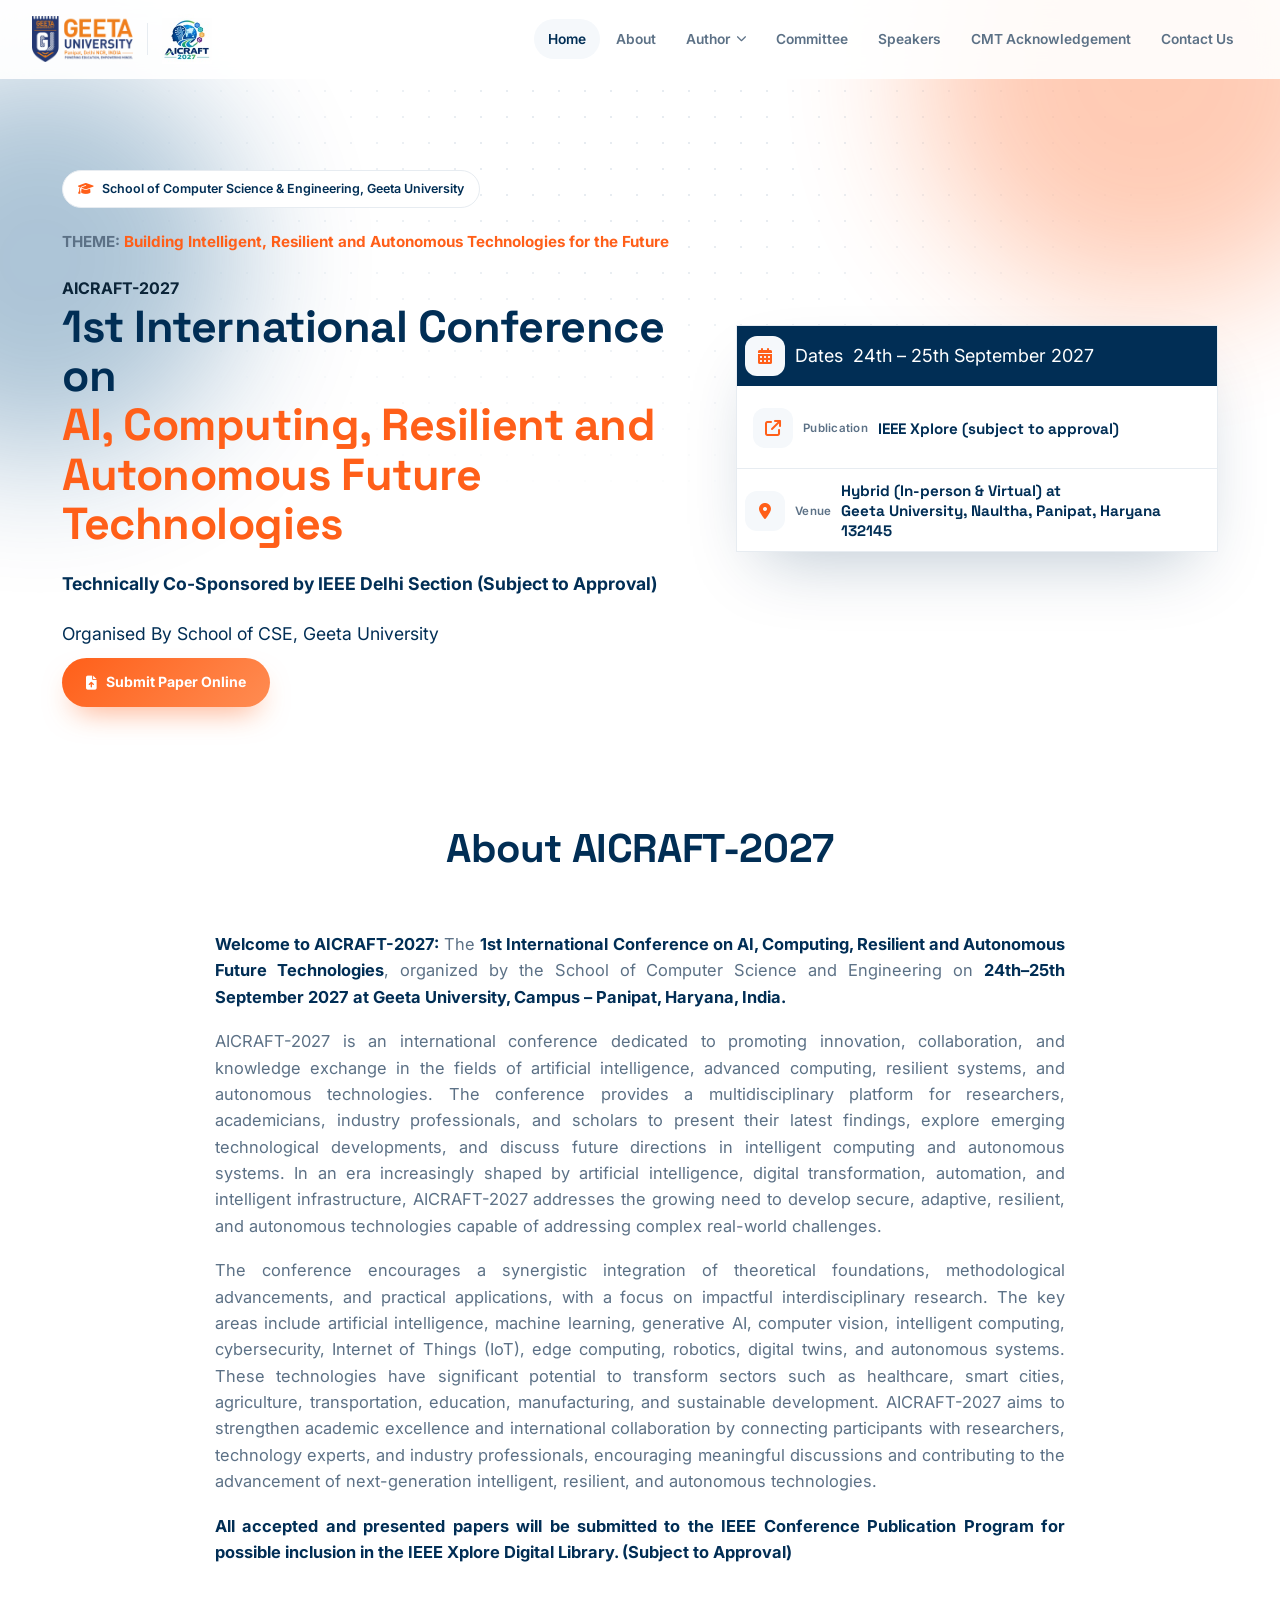
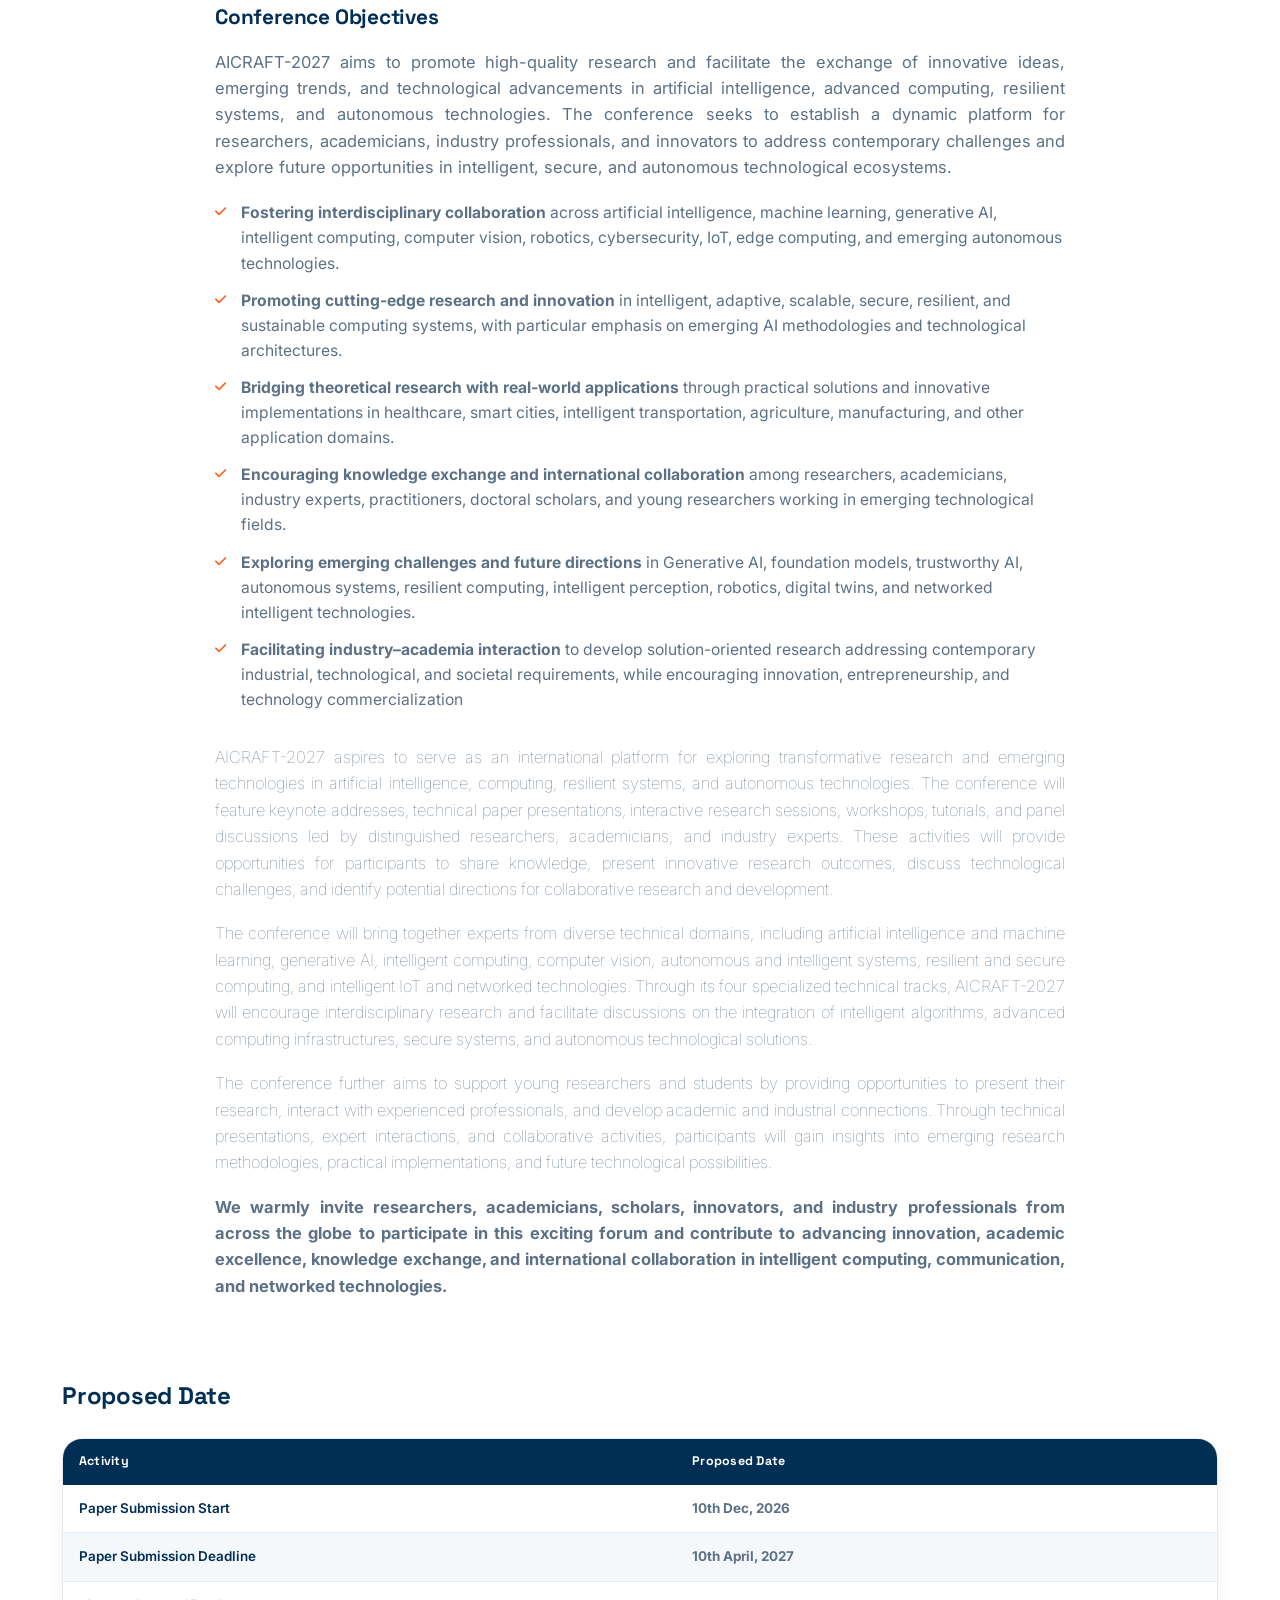
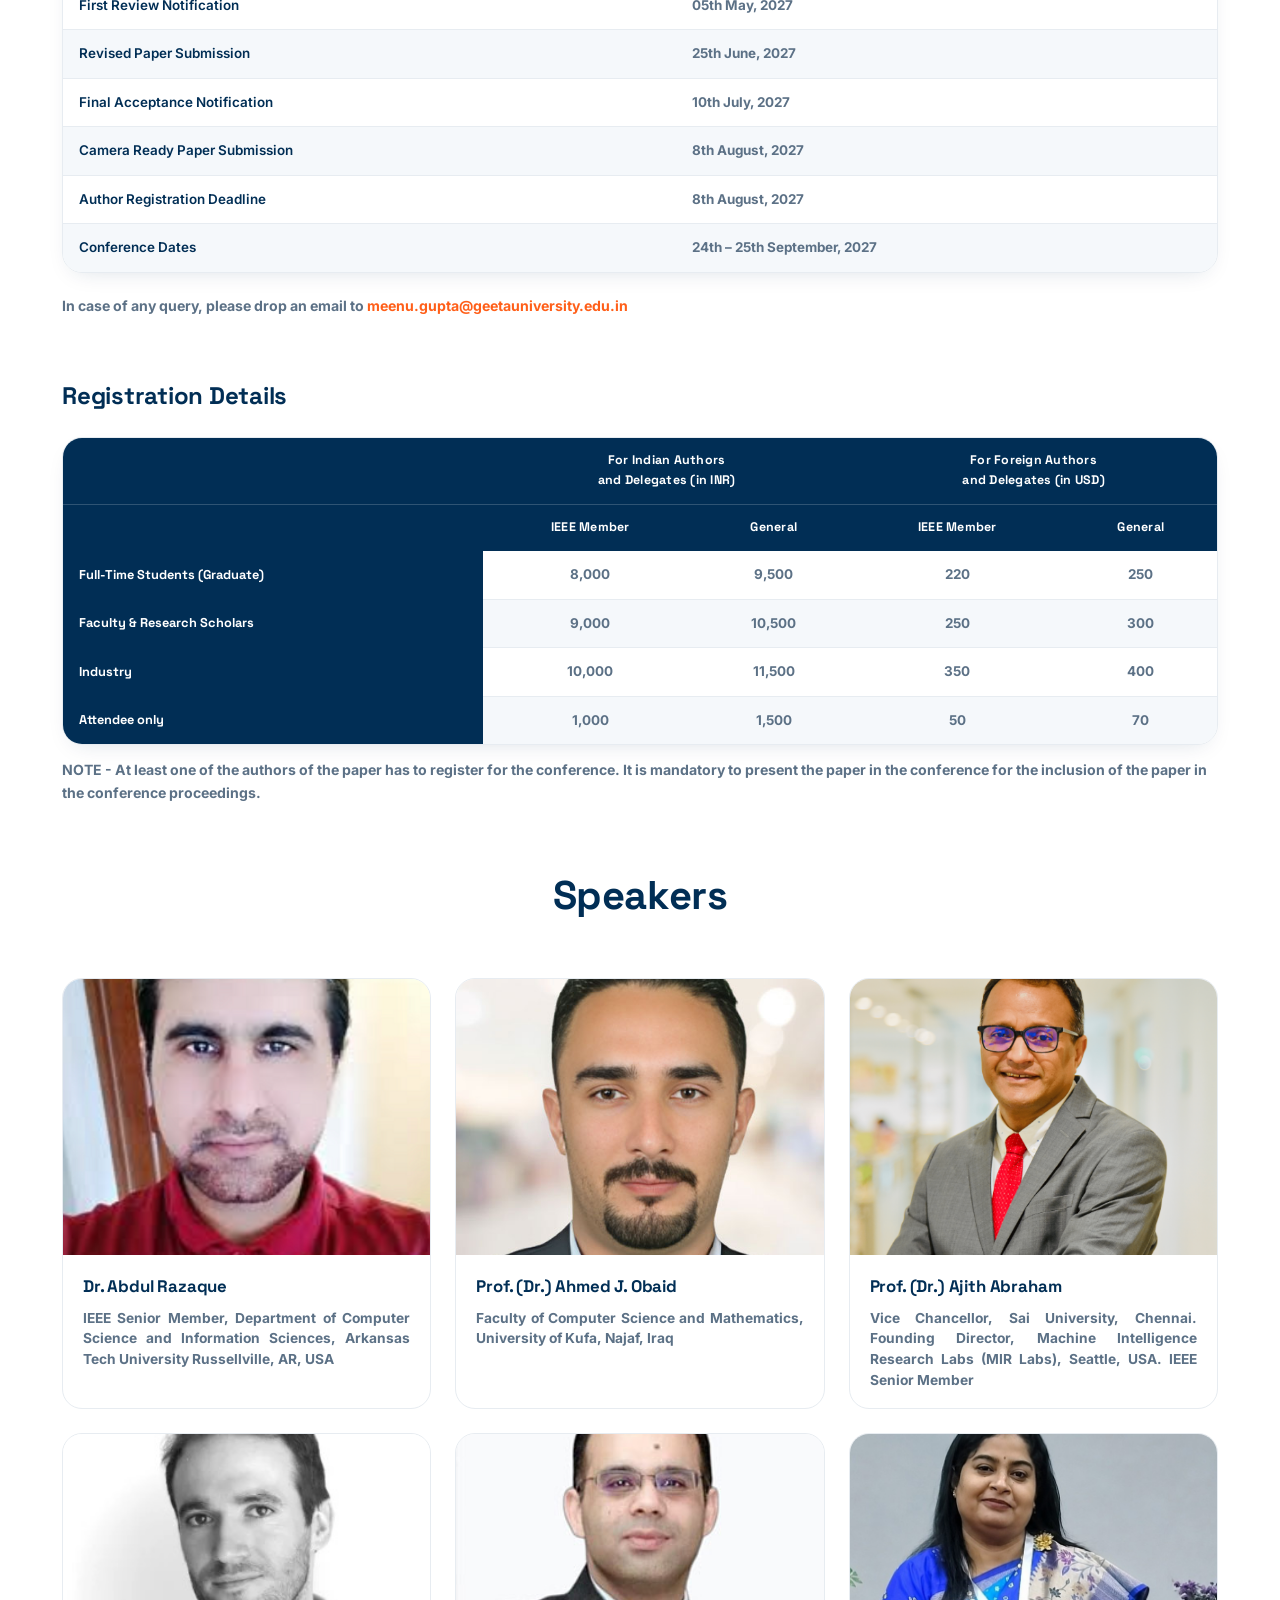
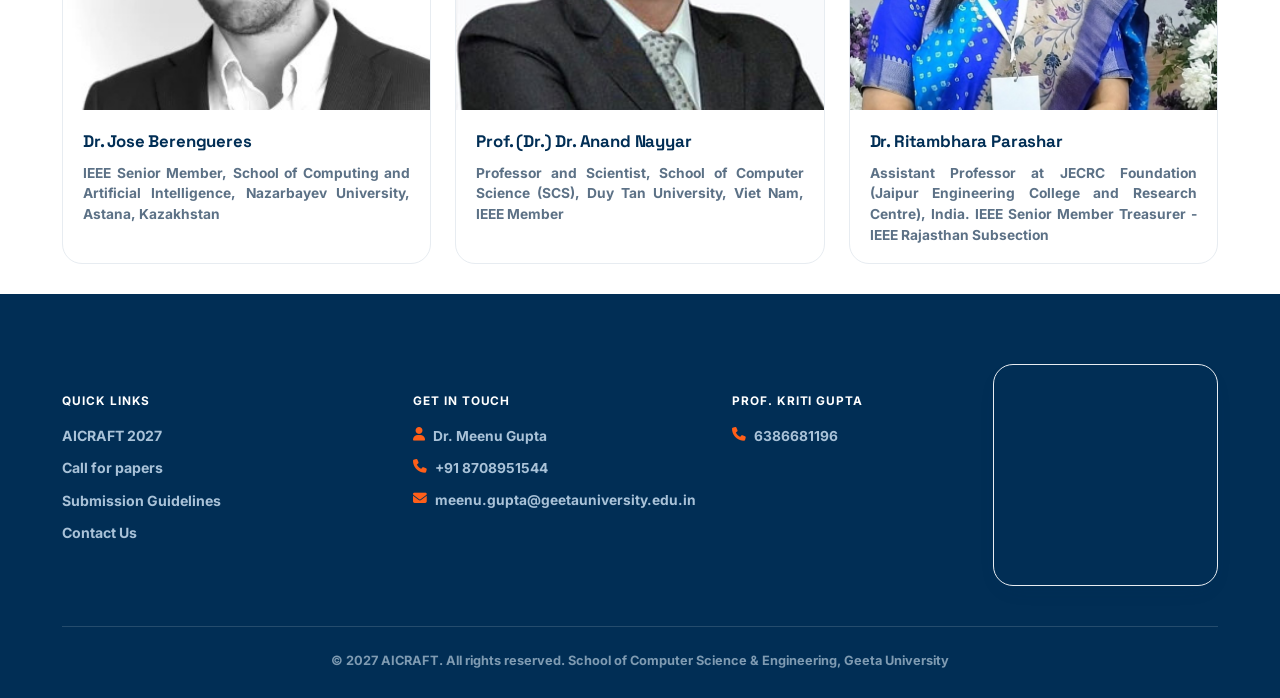
==== index.html @ d3eb07c8 "first commit" ====
<!DOCTYPE html>
<html lang="en">

<head>
  <meta charset="UTF-8">
  <meta name="viewport" content="width=device-width, initial-scale=1.0">
  <title>AICRAFT-2027 — International Conference on Computational Intelligence and Networked Systems</title>
  <link rel="icon"
    href="data:image/svg+xml,%3Csvg xmlns='http://www.w3.org/2000/svg' viewBox='0 0 100 100'%3E%3Crect width='100' height='100' rx='24' fill='%23012e55'/%3E%3Ccircle cx='50' cy='42' r='16' fill='%23ff5f19'/%3E%3Crect x='30' y='66' width='40' height='9' rx='4.5' fill='white'/%3E%3C/svg%3E">
  <link rel="preconnect" href="https://fonts.googleapis.com">
  <link rel="preconnect" href="https://fonts.gstatic.com" crossorigin>
  <link
    href="https://fonts.googleapis.com/css2?family=Space+Grotesk:wght@500;600;700&family=Inter:wght@400;500;600;700;800&display=swap"
    rel="stylesheet">
  <link rel="stylesheet" href="https://cdnjs.cloudflare.com/ajax/libs/font-awesome/6.5.1/css/all.min.css">
  <link rel="stylesheet" href="assets/css/styles.css">

  <style>
    .home-hero {
      padding: 120px 0 80px;
    }

    .home-hero h1 {
      font-size: clamp(2rem, 3.5vw, 2.8rem);
      line-height: 1.1;
      max-width: 920px;
      margin: 0 auto;
    }

    .home-hero h1 span {
      color: var(--orange);
    }

    .home-hero .lead {
      max-width: 60ch;
      margin: 22px auto 0;
      color: var(--ink-soft);
      font-size: 1.1rem;
    }

    .home-hero .theme-tag {
      max-width: 70ch;
      margin: 0 auto 22px;
      font-size: .95rem;
      font-weight: 700;
      color: var(--ink-soft);
    }

    .home-hero .theme-tag span {
      color: var(--orange);
    }

    .facts-row {
      display: grid;
      grid-template-columns: repeat(4, 1fr);
      gap: 0;
      max-width: 1000px;
      margin: 50px auto 0;
      background: var(--white);
      border: 1px solid var(--line);
      border-radius: 22px;
      box-shadow: var(--shadow-lg);
      overflow: hidden;
    }

    .facts-row .fact {
      padding: 24px 20px;
      text-align: center;
      border-right: 1px solid var(--line);
    }

    .facts-row .fact:last-child {
      border-right: none;
    }

    .facts-row .fact i {
      color: var(--orange);
      font-size: 1.2rem;
      margin-bottom: 10px;
      display: block;
    }

    .facts-row .fact .lbl {
      font-size: .68rem;
      text-transform: uppercase;
      letter-spacing: .08em;
      color: var(--ink-soft);
      font-weight: 700;
      display: block;
      margin-bottom: 4px;
    }

    .facts-row .fact .val {
      font-weight: 700;
      color: var(--navy);
      font-size: .92rem;
    }

    @media(max-width:760px) {
      .facts-row {
        grid-template-columns: repeat(2, 1fr);
      }
    }
  </style>
</head>

<body>

  <nav class="nav" id="nav">
    <a href="index.html" class="brand">
      <img src="assets/img/geeta-university-logo.png" alt="Geeta University">
      <div class="brand-sep"></div>
      <img src="assets/img/aicraft-logo.jpeg" alt="AICRAFT-2027" style="height:50px;">
    </a>
    <ul class="nav-links" id="navLinks">
      <li><a href="index.html" class="active">Home</a></li>
      <li><a href="index.html#about">About</a></li>
      <li class="has-dropdown">
        <button class="nav-drop-btn">Author <i class="fa-solid fa-chevron-down"></i></button>
        <div class="dropdown-menu">
          <a href="call-for-papers.html"><i class="fa-solid fa-bullhorn"></i>Call for Papers</a>
          <a href="paper-submission-guidelines.html"><i class="fa-solid fa-file-arrow-up"></i>Paper Submission
            Guidelines</a>

          <a href="index.html#important-dates"><i class="fa-solid fa-calendar-days"></i>Proposed Date</a>
          <a href="camera_ready_submission.html"><i class="fa-solid fa-bullhorn"></i>Camera ready submission</a>
          <a href="index.html#registration-dates"><i class="fa-solid fa-user-check"></i>Registration Details</a>
        </div>
      </li>
      <li><a href="committee.html">Committee</a></li>
      <li><a href="index.html#speakers">Speakers</a></li>
      <li><a href="cmt-acknowledgement.html">CMT Acknowledgement</a></li>
      <li><a href="contact.html">Contact Us</a></li>
    </ul>
    <!-- MOBILE MENU OPEN BUTTON -->
    <button class="burger" id="burger" aria-label="Open menu">
      <i class="fa-solid fa-bars"></i>
    </button>

  </nav>

  <div class="mobile-menu" id="mobileMenu">
    <div class="mobile-menu-top">
      <div class="brand"><img src="assets/img/aicraft-logo.jpeg" alt="AICRAFT-2027" style="height:50px;"></div>
      <button class="burger" id="closeBurger"><i class="fa-solid fa-xmark"></i></button>
    </div>
    <a href="index.html">Home</a>
    <a href="index.html#about">About</a>
    <div class="mobile-drop">
      <a href="javascript:void(0)" class="mobile-toggle">Author <i
          class="fa-solid fa-chevron-down mobile-toggle-caret"></i></a>
      <div class="mobile-sub">
        <a href="call-for-papers.html">Call for Papers</a>
        <a href="paper-submission-guidelines.html">Paper Submission Guidelines</a>

        <a href="index.html#important-dates">Proposed Date</a>
        <a href="camera_ready_submission.html">Camera ready submission</a>
        <a href="index.html#registration-dates">Registration Details</a>
      </div>
    </div>
    <a href="committee.html">Committee</a>
    <a href="index.html#speakers">Speakers</a>
    <a href="cmt-acknowledgement.html">CMT Acknowledgement</a>
    <a href="contact.html">Contact Us</a>
  </div>

  <main>
    <section class="page-hero home-hero">
      <div class="dotgrid"></div>
      <div class="blob blob1"></div>
      <div class="blob blob2"></div>
      <div class="wrap hero-grid">

        <div class="hero-col hero-text">
          <div class="hero-badges reveal">
            <span class="pill"><i class="fa-solid fa-graduation-cap"></i>School of Computer Science &amp; Engineering,
              Geeta University</span>
          </div>
          <p class="theme-tag reveal" style="text-align: left !important;">THEME: <span>Building Intelligent, Resilient
              and Autonomous Technologies for the Future</span></p>
          <span class="reveal"><strong>AICRAFT-2027</strong></span>
          <h1 class="reveal">1st International Conference on<br><span>AI, Computing, Resilient and Autonomous Future
              Technologies</span></h1>

          <h5 class="lead reveal" style="color: var(--navy);">Technically Co-Sponsored by IEEE Delhi Section (Subject to Approval)
          </h5>
          <p class="lead reveal" style="color: var(--navy);">Organised By
            School of CSE, Geeta University</p>

          <div class="btn-row reveal" style="margin-top: 10px;">
            <a class="btn btn-primary" href="https://cmt3.research.microsoft.com/aicraft2027"><i
                class="fa-solid fa-file-arrow-up"></i>Submit Paper Online</a>
          </div>
        </div>

        <div class="hero-col hero-facts-card reveal">

          <div class="fact" style="background-color: var(--navy);"><i class="fa-solid fa-calendar-days"></i><span
              class="" style="color: var(--white);">Dates</span><span class="" style="color: var(--white);">24th – 25th
              September 2027</span></div>

          <div class="factM">
            <div class="fact">
              <i class="fa-solid fa-arrow-up-right-from-square"></i><span class="lbl">Publication</span><span
                class="val">IEEE Xplore (subject to approval)</span>
            </div>
          </div>

          <div class="fact">
            <i class="fa-solid fa-location-dot"></i>
            <span class="lbl">Venue</span><span class="val">Hybrid (In-person & Virtual) at <br> Geeta University,
              Naultha, Panipat, Haryana
              132145</span>
          </div>

        </div>

      </div>
    </section>

    <section class="sect" id="about">
      <div class="wrap">
        <div class="sect-head reveal">
          <h2>About AICRAFT-2027</h2>
        </div>
        <div class="prose reveal">
          <p><b>Welcome to AICRAFT-2027:</b> The <b>1st International Conference on AI, Computing, Resilient and
              Autonomous
              Future Technologies</b>, organized by the School of Computer Science and Engineering on <b> 24th–25th
              September 2027
              at Geeta University, Campus – Panipat, Haryana, India.</b></p>
          <p>
            AICRAFT-2027 is an international conference dedicated to promoting innovation, collaboration, and knowledge
            exchange in the fields of artificial intelligence, advanced computing, resilient systems, and autonomous
            technologies. The conference provides a multidisciplinary platform for researchers, academicians, industry
            professionals, and scholars to present their latest findings, explore emerging technological developments,
            and discuss future directions in intelligent computing and autonomous systems. In an era increasingly shaped
            by artificial intelligence, digital transformation, automation, and intelligent infrastructure, AICRAFT-2027
            addresses the growing need to develop secure, adaptive, resilient, and autonomous technologies capable of
            addressing complex real-world challenges.</p>

          <p>The conference encourages a synergistic integration of theoretical foundations, methodological
            advancements, and practical applications, with a focus on impactful interdisciplinary research. The key
            areas include artificial intelligence, machine learning, generative AI, computer vision, intelligent
            computing, cybersecurity, Internet of Things (IoT), edge computing, robotics, digital twins, and autonomous
            systems. These technologies have significant potential to transform sectors such as healthcare, smart
            cities, agriculture, transportation, education, manufacturing, and sustainable development. AICRAFT-2027
            aims to strengthen academic excellence and international collaboration by connecting participants with
            researchers, technology experts, and industry professionals, encouraging meaningful discussions and
            contributing to the advancement of next-generation intelligent, resilient, and autonomous technologies.
          </p>

          <p><b>All accepted and presented papers will be submitted to the IEEE Conference Publication Program for
              possible inclusion in the IEEE Xplore Digital Library. (Subject to Approval)</b></p>

          <h3>Conference Objectives</h3>
          <p>AICRAFT-2027 aims to promote high-quality research and facilitate the exchange of innovative ideas,
            emerging trends, and technological advancements in artificial intelligence, advanced computing, resilient
            systems, and autonomous technologies. The conference seeks to establish a dynamic platform for researchers,
            academicians, industry professionals, and innovators to address contemporary challenges and explore future
            opportunities in intelligent, secure, and autonomous technological ecosystems.
          </p>
          <!-- <p>The key objectives of the conference include:</p> -->
          <ul>
            <li><b>Fostering interdisciplinary collaboration</b> across artificial intelligence, machine learning,
              generative AI, intelligent computing, computer vision, robotics, cybersecurity, IoT, edge computing, and
              emerging autonomous technologies. </li>
            <li><b>Promoting cutting-edge research and innovation</b> in intelligent, adaptive, scalable, secure,
              resilient, and sustainable computing systems, with particular emphasis on emerging AI methodologies and
              technological architectures. </li>
            <li><b>Bridging theoretical research with real-world applications</b> through practical solutions and
              innovative implementations in healthcare, smart cities, intelligent transportation, agriculture,
              manufacturing, and other application domains. </li>
            <li><b>Encouraging knowledge exchange and international collaboration</b> among researchers, academicians,
              industry experts, practitioners, doctoral scholars, and young researchers working in emerging
              technological fields. </li>
            <li><b>Exploring emerging challenges and future directions</b> in Generative AI, foundation models,
              trustworthy AI, autonomous systems, resilient computing, intelligent perception, robotics, digital twins,
              and networked intelligent technologies. </li>
            <li><b>Facilitating industry–academia interaction</b> to develop solution-oriented research addressing
              contemporary industrial, technological, and societal requirements, while encouraging innovation,
              entrepreneurship, and technology commercialization<b></li>
          </ul>

          <p style="font-weight: 100;">AICRAFT-2027 aspires to serve as an international platform for exploring transformative research and
            emerging technologies in artificial intelligence, computing, resilient systems, and autonomous technologies.
            The conference will feature keynote addresses, technical paper presentations, interactive research sessions,
            workshops, tutorials, and panel discussions led by distinguished researchers, academicians, and industry
            experts. These activities will provide opportunities for participants to share knowledge, present innovative
            research outcomes, discuss technological challenges, and identify potential directions for collaborative
            research and development.</p>

          <p style="font-weight: 100;">The conference will bring together experts from diverse technical domains, including artificial
            intelligence and machine learning, generative AI, intelligent computing, computer vision, autonomous and
            intelligent systems, resilient and secure computing, and intelligent IoT and networked technologies. Through
            its four specialized technical tracks, AICRAFT-2027 will encourage interdisciplinary research and facilitate
            discussions on the integration of intelligent algorithms, advanced computing infrastructures, secure
            systems, and autonomous technological solutions.</p>

          <p style="font-weight: 100;">The conference further aims to support young researchers and students by providing opportunities to present
            their research, interact with experienced professionals, and develop academic and industrial connections.
            Through technical presentations, expert interactions, and collaborative activities, participants will gain
            insights into emerging research methodologies, practical implementations, and future technological
            possibilities.</p>

          <p>We warmly invite researchers, academicians, scholars, innovators, and industry professionals from across
            the globe to participate in this exciting forum and contribute to advancing innovation, academic excellence,
            knowledge exchange, and international collaboration in intelligent computing, communication, and networked
            technologies.</p>
        </div>
      </div>
    </section>

    <section class="sect">
      <div class="wrap">
        <div class="reg-dates-stack">
          <!-- Important Dates -->
          <div class="reg-block reveal" id="important-dates">
            <h2 style="margin-bottom:22px;">Proposed Date</h2>
            <div class="reg-table-scroll">
              <table class="dates-table">
                <thead>
                  <tr>
                    <th>Activity</th>
                    <th>Proposed Date</th>
                  </tr>
                </thead>
                <tbody>
                  <tr>
                    <td>Paper Submission Start</td>
                    <td>10th Dec, 2026</td>
                  </tr>
                  <tr>
                    <td>Paper Submission Deadline</td>
                    <td>10th April, 2027</td>
                  </tr>
                  <tr>
                    <td>First Review Notification</td>
                    <td>05th May, 2027</td>
                  </tr>
                  <tr>
                    <td>Revised Paper Submission</td>
                    <td>25th June, 2027</td>
                  </tr>
                  <tr>
                    <td>Final Acceptance Notification</td>
                    <td>10th July, 2027</td>
                  </tr>
                  <tr>
                    <td>Camera Ready Paper Submission</td>
                    <td>8th August, 2027</td>
                  </tr>
                  <tr>
                    <td>Author Registration Deadline</td>
                    <td>8th August, 2027</td>
                  </tr>
                  <tr>
                    <td>Conference Dates</td>
                    <td><b>24th – 25th September, 2027</b></td>
                  </tr>
                </tbody>
              </table>
            </div>
            <p class="reg-note" style="margin-top:22px;">In case of any query, please drop an email to
              <a href="mailto:iccins@geetauniversity.edu.in"
                style="color:var(--orange); font-weight:700;">meenu.gupta@geetauniversity.edu.in</a>
            </p>
          </div>

          <!-- Registration Details -->
          <div class="reg-block reveal" id="registration-dates">
            <h2 style="margin-bottom:22px;">Registration Details</h2>
            <div class="reg-table-scroll">
              <table class="reg-table">
                <thead>
                  <tr>
                    <th></th>
                    <th colspan="2">For Indian Authors<br>and Delegates (in INR)</th>
                    <th colspan="2">For Foreign Authors<br>and Delegates (in USD)</th>
                  </tr>
                  <tr>
                    <th></th>
                    <th>IEEE Member</th>

                    <th>General</th>
                    <th>IEEE Member</th>

                    <th>General</th>
                  </tr>
                </thead>
                <tbody>
                  <tr>
                    <th scope="row">Full-Time Students (Graduate)</th>
                    <td><b>8,000</b></td>

                    <td><b>9,500</b></td>
                    <td><b>220</b></td>

                    <td><b>250</b></td>
                  </tr>
                  <tr>
                    <th scope="row">Faculty &amp; Research Scholars</th>
                    <td><b>9,000</b></td>

                    <td><b>10,500</b></td>
                    <td><b>250</b></td>

                    <td><b>300</b></td>
                  </tr>
                  <tr>
                    <th scope="row">Industry</th>
                    <td><b>10,000</b></td>

                    <td><b>11,500</b></td>
                    <td><b>350</b></td>

                    <td><b>400</b></td>
                  </tr>
                  <tr>
                    <th scope="row">Attendee only</th>
                    <td>1,000</td>

                    <td>1,500</td>
                    <td>50</td>

                    <td>70</td>
                  </tr>
                </tbody>
              </table>
            </div>

            <p class="reg-note">NOTE - At least one of the authors of the paper has to register for the conference. It
              is
              mandatory to present the paper in the conference for the inclusion of the paper in the conference
              proceedings.</p>
          </div>
        </div>
      </div>
    </section>

    <section class="sect" id="speakers">
      <div class="wrap">
        <div class="sect-head reveal">
          <h2>Speakers</h2>
        </div>
        <div class="fig-grid reveal" id="speakerGrid"></div>
      </div>
    </section>

    <footer>
      <div class="wrap">
        <div class="foot-grid">
          <div class="fcol">
            <h6>Quick Links</h6>
            <a href="index.html#about">AICRAFT 2027</a>
            <a href="call-for-papers.html">Call for papers</a>
            <a href="paper-submission-guidelines.html">Submission Guidelines</a>
            <a href="contact.html">Contact Us</a>
          </div>
          <div class="fcol">
            <h6>Get In Touch</h6>
            <div class="contact-line"><i class="fa-solid fa-user"></i><span>Dr. Meenu Gupta</span></div>
            <div class="contact-line"><i class="fa-solid fa-phone"></i><span>+91 8708951544</span></div>
            <div class="contact-line"><i
                class="fa-solid fa-envelope"></i><span>meenu.gupta@geetauniversity.edu.in</span></div>
          </div>
          <div class="fcol">
            <h6>Prof. Kriti Gupta</h6>
            <div class="contact-line"><i class="fa-solid fa-phone"></i><span>6386681196</span></div>
          </div>
          <div class="fcol">
            <div class="map-frame-footer">
              <iframe src="https://www.google.com/maps?q=Geeta+University+Panipat&output=embed" loading="lazy"
                referrerpolicy="no-referrer-when-downgrade" title="Geeta University, Panipat location"></iframe>
            </div>
          </div>
        </div>
        <div class="fbar">
          <span>© 2027 AICRAFT. All rights reserved. School of Computer Science &amp; Engineering, Geeta
            University</span>
        </div>
      </div>
    </footer>


  </main>

  <script>
    const speakers = [
      //["Prof. (Dr.) Valentina E. Balas", "Full Professor, Faculty of Engineering, \u201cAurel Vlaicu\u201d University of Arad, Romania · IEEE Senior Member", "assets/img/Valentina-Balas.jpg"],
      ["Dr. Abdul Razaque", "IEEE Senior Member, Department of Computer Science and Information Sciences, Arkansas Tech University Russellville, AR, USA", "assets/img/Prof-Abdul-Razaque.png"],
      ["Prof. (Dr.) Ahmed J. Obaid", "Faculty of Computer Science and Mathematics, University of Kufa, Najaf, Iraq", "assets/img/Ahmed-J.-Obaid.jpg"],
      ["Prof. (Dr.) Ajith Abraham", "Vice Chancellor, Sai University, Chennai. Founding Director, Machine Intelligence Research Labs (MIR Labs), Seattle, USA. IEEE Senior Member", "assets/img/Ajit-abraham.png"],
      ["Dr. Jose Berengueres", "IEEE Senior Member, School of Computing and Artificial Intelligence, Nazarbayev University, Astana, Kazakhstan", "assets/img/Jose-Berengueres.jpeg"],
      ["Prof. (Dr.) Dr. Anand Nayyar", "Professor and Scientist, School of Computer Science (SCS), Duy Tan University, Viet Nam, IEEE Member", "assets/img/dr-nayyar.jpg"],
      ["Dr. Ritambhara Parashar", "Assistant Professor at JECRC Foundation (Jaipur Engineering College and Research Centre), India. IEEE Senior Member Treasurer - IEEE Rajasthan Subsection", "assets/img/P.speaker.jpeg"]
    ];
    const gradients = ["linear-gradient(135deg,#012e55,#024a82)", "linear-gradient(135deg,#ff5f19,#ff8c52)"];
    const grid = document.getElementById('speakerGrid');
    speakers.forEach((s, i) => {
      const initials = s[0].replace(/^(Prof\.|Dr\.|\(Dr\.\))\s*/g, '').replace(/[()]/g, '').split(' ').filter(Boolean).slice(0, 2).map(w => w[0]).join('').toUpperCase();
      const imgPath = s[2];
      const card = document.createElement('div');
      card.className = 'fig-card';
      card.innerHTML = `
      <div class="fig-photo" style="background:${gradients[i % 2]}; display:flex; align-items:center; justify-content:center; overflow:hidden;">
        <img src="${imgPath}" alt="${s[0]}" style="width:100%; height:100%; object-fit:cover;"
          onerror="this.replaceWith(Object.assign(document.createElement('span'), {textContent:'${initials}', style:'font-family:\\'Space Grotesk\\',sans-serif; font-size:2.4rem; font-weight:700; color:#fff;'}))">
      </div>
      <div class="fig-cap"><h4>${s[0]}</h4><p>${s[1]}</p></div>`;
      grid.appendChild(card);
    });
  </script>
  <script src="assets/js/mains.js"></script>


</body>

</html>
---- assets/css/styles.css ----
/* ========================================================
   AICRAFT-2027 — shared stylesheet
   ======================================================== */
:root {
  --white: #ffffff;
  --bg: #f5f8fb;
  --navy: #012e55;
  --navy2: #024a82;
  --orange: #ff5f19;
  --orange2: #ff8c52;
  --ink: #0b2438;
  --ink-soft: #5c7186;
  --line: #e7ecf1;
  --shadow-sm: 0 8px 24px -12px rgba(1, 46, 85, .18);
  --shadow-lg: 0 30px 70px -25px rgba(1, 46, 85, .28);
  --radius: 20px;
}

* {
  box-sizing: border-box;
}

html {
  scroll-behavior: smooth;
}

@media (prefers-reduced-motion:reduce) {
  html {
    scroll-behavior: auto;
  }

  * {
    animation: none !important;
    transition: none !important;
  }
}

body {
  margin: 0;
  background: var(--white);
  color: var(--ink);
  font-family: 'Inter', sans-serif;
  line-height: 1.6;
  -webkit-font-smoothing: antialiased;
  overflow-x: hidden;
}

h1,
h2,
h3,
h4 {
  font-family: 'Space Grotesk', sans-serif;
  margin: 0;
  color: var(--navy);
  font-weight: 700;
  letter-spacing: -.01em;
}

p {
  margin: 0;
  text-align: justify;
}

a {
  color: inherit;
  text-decoration: none;
}

img {
  max-width: 100%;
  display: block;
}

ul {
  margin: 0;
  padding: 0;
}

.wrap {
  max-width: 1220px;
  margin: 0 auto;
  padding: 0 32px;
}

.eyebrow {
  display: inline-flex;
  align-items: center;
  gap: 8px;
  font-size: .78rem;
  font-weight: 700;
  letter-spacing: .08em;
  text-transform: uppercase;
  color: var(--orange);
  margin-bottom: 16px;
}

.eyebrow::before {
  content: '';
  width: 8px;
  height: 8px;
  border-radius: 50%;
  background: var(--orange);
}

.reveal {
  opacity: 0;
  transform: translateY(28px);
  transition: opacity .7s ease, transform .7s ease;
}

.reveal.in {
  opacity: 1;
  transform: none;
}

/* ---------------- NAV (base — unchanged from your original) ---------------- */
.nav {
  position: fixed;
  top: 0;
  left: 0;
  right: 0;
  z-index: 1000;
  display: flex;
  align-items: center;
  justify-content: space-between;
  padding: 14px 32px;
  transition: background .3s ease, box-shadow .3s ease, padding .3s ease;
  background: rgba(255, 255, 255, .9);
  backdrop-filter: blur(14px);
  -webkit-backdrop-filter: blur(14px);
  border-bottom: 1px solid transparent;
}

.nav.scrolled {
  box-shadow: var(--shadow-sm);
  border-bottom-color: var(--line);
  padding: 10px 32px;
}

.brand {
  display: flex;
  align-items: center;
  gap: 14px;
  flex-shrink: 0;
}

.brand img {
  height: 46px;
  width: auto;
  object-fit: contain;
}

.brand-sep {
  width: 1px;
  height: 32px;
  background: var(--line);
}

.brand-text {
  display: flex;
  flex-direction: column;
  line-height: 1.15;
}

.brand-text b {
  font-family: 'Space Grotesk', sans-serif;
  font-weight: 700;
  font-size: 1rem;
  color: var(--navy);
}

.brand-text span {
  font-size: .68rem;
  color: var(--ink-soft);
  font-weight: 600;
  letter-spacing: .03em;
}

.nav-links {
  display: flex;
  align-items: center;
  gap: 2px;
  list-style: none;
  position: relative;
}

.nav-links>li {
  position: relative;
}

.nav-links a,
.nav-drop-btn {
  font-size: .86rem;
  font-weight: 600;
  color: var(--ink-soft);
  padding: 9px 14px;
  border-radius: 100px;
  transition: color .2s ease, background .2s ease;
  display: inline-flex;
  align-items: center;
  gap: 6px;
  background: none;
  border: none;
  cursor: pointer;
  font-family: 'Inter', sans-serif;
  white-space: nowrap;
}

.nav-links a:hover,
.nav-links a.active,
.nav-drop-btn:hover {
  color: var(--navy);
  background: var(--bg);
}

.nav-drop-btn i {
  font-size: .65rem;
  transition: transform .2s ease;
}

.has-dropdown.open .nav-drop-btn i {
  transform: rotate(180deg);
}

.has-dropdown.open .nav-drop-btn {
  color: var(--navy);
  background: var(--bg);
}

.dropdown-menu {
  position: absolute;
  top: calc(100% + 10px);
  left: 50%;
  transform: translateX(-50%) translateY(6px);
  background: var(--white);
  border: 1px solid var(--line);
  border-radius: 16px;
  box-shadow: var(--shadow-lg);
  min-width: 250px;
  padding: 8px;
  opacity: 0;
  visibility: hidden;
  transition: opacity .2s ease, transform .2s ease;
}

.has-dropdown.open .dropdown-menu {
  opacity: 1;
  visibility: visible;
  transform: translateX(-50%) translateY(0);
}

.dropdown-menu a {
  display: flex;
  align-items: center;
  gap: 10px;
  padding: 11px 14px;
  border-radius: 10px;
  font-size: .86rem;
  font-weight: 600;
  color: var(--ink);
  white-space: nowrap;
}

.dropdown-menu a:hover {
  background: var(--bg);
  color: var(--orange);
}

.dropdown-menu a i {
  color: var(--orange);
  width: 16px;
  font-size: .8rem;
}

.nav-cta {
  display: flex;
  align-items: center;
  gap: 12px;
}

.burger {
  display: none;
  width: 40px;
  height: 40px;
  border-radius: 10px;
  border: 1px solid var(--line);
  background: var(--white);
  align-items: center;
  justify-content: center;
  font-size: 1.1rem;
  color: var(--navy);
  cursor: pointer;
}

.btn {
  display: inline-flex;
  align-items: center;
  gap: 9px;
  font-weight: 700;
  font-size: .88rem;
  padding: 13px 24px;
  border-radius: 100px;
  border: none;
  cursor: pointer;
  transition: transform .2s ease, box-shadow .2s ease;
}

.btn-primary {
  background: linear-gradient(135deg, var(--orange), var(--orange2));
  color: #fff;
  box-shadow: 0 14px 30px -12px rgba(255, 95, 25, .6);
}

.btn-primary:hover {
  transform: translateY(-2px);
  box-shadow: 0 18px 36px -12px rgba(255, 95, 25, .7);
}

.btn-ghost {
  background: var(--white);
  color: var(--navy);
  border: 1.5px solid var(--line);
}

.btn-ghost:hover {
  border-color: var(--navy);
  transform: translateY(-2px);
}

.btn-sm {
  padding: 10px 18px;
  font-size: .82rem;
}

/* mobile menu */
.mobile-menu {
  position: fixed;
  inset: 0;
  background: var(--white);
  z-index: 1200;
  display: flex;
  flex-direction: column;
  padding: 24px 28px;
  transform: translateY(-110%);
  transition: transform .4s cubic-bezier(.6, 0, .3, 1);
  overflow-y: auto;
}

.mobile-menu.open {
  transform: translateY(0);
}

.mobile-menu-top {
  display: flex;
  justify-content: space-between;
  align-items: center;
  margin-bottom: 30px;
}

.mobile-menu a {
  font-family: 'Space Grotesk', sans-serif;
  font-size: 1.25rem;
  font-weight: 600;
  color: var(--navy);
  padding: 13px 0;
  border-bottom: 1px solid var(--line);
  display: flex;
  align-items: center;
  justify-content: space-between;
}

.mobile-sub {
  padding-left: 16px;
  display: none;
}

.mobile-sub.open {
  display: block;
}

.mobile-sub a {
  font-size: 1rem;
  font-weight: 500;
  color: var(--ink-soft);
  border-bottom: 1px dashed var(--line);
}

.mobile-toggle-caret {
  transition: transform .2s ease;
}

.mobile-drop.open .mobile-toggle-caret {
  transform: rotate(180deg);
}

/* ---------------- RESPONSIVE (new) ---------------- */

/* Large tablet / small laptop: tighten link spacing, drop tagline */
@media (max-width: 1200px) {

  .nav-links a,
  .nav-drop-btn {
    padding: 9px 10px;
    font-size: .82rem;
  }

  .brand-text span {
    display: none;
  }

  .nav-cta .btn-sm {
    padding: 10px 16px;
    font-size: .8rem;
  }
}

/* Tablet / mobile breakpoint: switch to burger menu */
@media (max-width: 992px) {

  .nav-links,
  .nav-cta .btn-primary {
    display: none;
  }

  .burger {
    display: flex;
  }

  .nav {
    padding: 12px 20px;
  }

  .brand img {
    height: 38px;
  }

  .brand-sep {
    height: 26px;
  }
}

/* Small phones: shrink brand further, tighten mobile menu spacing */
@media (max-width: 480px) {
  .brand {
    gap: 8px;
  }

  .brand img {
    height: 30px;
  }

  .brand-sep {
    height: 22px;
  }

  .brand-text b {
    font-size: .78rem;
  }

  .nav {
    padding: 10px 14px;
  }

  .mobile-menu {
    padding: 20px 18px;
  }

  .mobile-menu a {
    font-size: 1.05rem;
    padding: 12px 0;
  }

  .mobile-menu-top img {
    height: 28px;
  }
}

/* Very small phones (older/small devices) */
@media (max-width: 360px) {
  .brand-text {
    display: none;
  }

  .brand-sep {
    display: none;
  }
}

/* ---------------- generic page hero (inner pages) ---------------- */
.page-hero {
  position: relative;
  padding: 50px 0 70px;
  overflow: hidden;
  text-align: center;
}

.blob {
  position: absolute;
  border-radius: 50%;
  filter: blur(70px);
  opacity: .32;
  z-index: 0;
  animation: drift 18s ease-in-out infinite;
}

.blob1 {
  width: 460px;
  height: 460px;
  background: var(--orange);
  top: -160px;
  right: -100px;
}

.blob2 {
  width: 400px;
  height: 400px;
  background: var(--navy2);
  top: 60px;
  left: -160px;
  animation-delay: -6s;
}

@keyframes drift {

  0%,
  100% {
    transform: translate(0, 0) scale(1);
  }

  50% {
    transform: translate(30px, -30px) scale(1.08);
  }
}

.dotgrid {
  position: absolute;
  inset: 0;
  z-index: 0;
  background-image: radial-gradient(var(--line) 1.4px, transparent 1.4px);
  background-size: 26px 26px;
  mask-image: radial-gradient(ellipse 60% 60% at 50% 20%, black 20%, transparent 75%);
  -webkit-mask-image: radial-gradient(ellipse 60% 60% at 50% 20%, black 20%, transparent 75%);
}

.page-hero .wrap {
  margin-top: 50px;
  position: relative;
  z-index: 1;
}

.page-hero h1 {
  font-size: clamp(2.1rem, 4.6vw, 3.3rem);
}

.page-hero p {
  max-width: 60ch;
  margin: 18px auto 0;
  color: var(--ink-soft);
  font-size: 1.05rem;
}

.crumb {
  display: flex;
  justify-content: center;
  gap: 8px;
  font-size: .8rem;
  color: var(--ink-soft);
  margin-bottom: 18px;
  font-weight: 600;
}

.crumb a {
  color: var(--orange);
}

/* ---------------- home hero: two-column grid layout ---------------- */
.home-hero {
  text-align: left;
}

.home-hero .hero-grid {
  display: grid;
  grid-template-columns: 1.3fr 1fr;
  gap: 48px;
  align-items: center;
}

.hero-col {
  min-width: 0;
  /* prevents grid blowout from long text/pills */
}

.hero-text .hero-badges {
  display: flex;
  flex-wrap: wrap;
  gap: 10px;
  margin-bottom: 22px;
}

.hero-text .pill {
  font-size: .78rem;
  font-weight: 600;
  color: var(--navy);
  background: var(--white);
  border: 1px solid var(--line);
  padding: 8px 15px;
  border-radius: 100px;
  display: inline-flex;
  align-items: center;
  gap: 8px;
}

.hero-text .pill i {
  color: var(--orange);
}

.hero-text h1 {
  margin-bottom: 18px;
}

.hero-text h1 span {
  color: var(--orange);
}

.hero-text .lead {
  color: var(--ink-soft);
  font-size: 1.05rem;
  max-width: 62ch;
  margin-bottom: 28px;
}

.hero-text .btn-row {
  justify-content: flex-start;
  margin-top: 0;
}

/* right column: facts turned into a stacked card */
.hero-facts-card {
  font-size: large;
  display: flex;
  flex-direction: column;
  gap: 2px;
  background: var(--white);
  border: 1px solid var(--line);
  box-shadow: var(--shadow-lg);
}

.hero-facts-card .fact {
  display: flex;
  align-items: center;
  gap: 10px;
  padding: 10px 8px;
}

.hero-facts-card .factM {
  display: flex;
  align-items: left;
  flex-direction: column;
  gap: 10px;
  padding: 10px 8px;
  border-bottom: 1px solid var(--line);
}

.hero-facts-card .fact:last-child {
  border-bottom: none;
}

.hero-facts-card .fact i {
  width: 40px;
  height: 40px;
  flex-shrink: 0;
  display: flex;
  align-items: center;
  justify-content: center;
  border-radius: 12px;
  background: var(--bg);
  color: var(--orange);
  font-size: 1rem;
}

.hero-facts-card .fact .lbl {
  display: block;
  font-size: .72rem;
  font-weight: 600;
  color: var(--ink-soft);
  letter-spacing: .02em;
}

.hero-facts-card .fact .val {
  display: block;
  font-family: 'Space Grotesk', sans-serif;
  font-size: .95rem;
  font-weight: 700;
  color: var(--navy);
  line-height: 1.3;
}

/* ---------------- section basics ---------------- */
.sect {
  padding: 30px 0;
}

.sect.bg {
  background: var(--bg);
}

.sect.tight {
  padding: 60px 0;
}

.sect-head {
  text-align: center;
  max-width: 680px;
  margin: 0 auto 50px;
}

.sect-head h2 {
  font-size: clamp(1.8rem, 3.4vw, 2.5rem);
}

.sect-head p {
  color: var(--ink-soft);
  margin-top: 14px;
  font-size: 1.03rem;
}

.prose {
  max-width: 850px;
  margin: 0 auto;
}

.prose p {
  color: var(--ink-soft);
  font-size: 1.03rem;
  margin-bottom: 18px;
}

.prose p b {
  color: var(--navy);
}

.prose h3 {
  font-size: 1.3rem;
  margin: 36px 0 14px;
}

.prose ul {
  list-style: none;
  display: flex;
  flex-direction: column;
  gap: 12px;
  margin: 20px 0;
}

.prose ul li {
  font-size: .98rem;
  color: var(--ink-soft);
  padding-left: 26px;
  position: relative;
}

.prose ul li::before {
  content: '\f00c';
  font-family: 'Font Awesome 6 Free';
  font-weight: 900;
  position: absolute;
  left: 0;
  top: 2px;
  color: var(--orange);
  font-size: .8rem;
}

/* ---------------- cards, chips, stat blocks (reused across pages) ---------------- */
.chip-row {
  display: flex;
  flex-wrap: wrap;
  gap: 10px;
  margin: 20px 0;
}

.chip {
  font-size: .82rem;
  font-weight: 600;
  color: var(--navy);
  background: var(--white);
  border: 1px solid var(--line);
  padding: 9px 16px;
  border-radius: 100px;
  display: inline-flex;
  align-items: center;
  gap: 8px;
}

.chip i {
  color: var(--orange);
}

.info-card {
  background: var(--white);
  border: 1px solid var(--line);
  border-radius: var(--radius);
  padding: 28px;
  box-shadow: var(--shadow-sm);
}

.two-col {
  display: grid;
  grid-template-columns: 1fr 1fr;
  gap: 26px;
}

.stat-card {
  background: linear-gradient(135deg, var(--navy), var(--navy2));
  color: #fff;
  border-radius: var(--radius);
  padding: 26px 28px;
  box-shadow: var(--shadow-sm);
}

.stat-card .n {
  font-family: 'Space Grotesk', sans-serif;
  font-size: 1.9rem;
  font-weight: 700;
}

.stat-card .l {
  font-size: .82rem;
  color: #c9dcee;
  margin-top: 4px;
}

.stat-card.orange {
  background: linear-gradient(135deg, var(--orange), var(--orange2));
}

.stat-card.orange .l {
  color: #ffe6d6;
}

/* ---------------- buttons row ---------------- */
.btn-row {
  display: flex;
  gap: 14px;
  justify-content: center;
  flex-wrap: wrap;
  margin-top: 8px;
}

/* ---------------- speakers ---------------- */
.fig-grid {
  display: grid;
  grid-template-columns: repeat(3, 1fr);
  gap: 24px;
}

.fig-card {
  border-radius: var(--radius);
  overflow: hidden;
  border: 1px solid var(--line);
  background: var(--white);
  transition: transform .25s ease, box-shadow .25s ease;
}

.fig-card:hover {
  transform: translateY(-6px);
  box-shadow: var(--shadow-lg);
}

.fig-photo {
  aspect-ratio: 4/3;
  overflow: hidden;
  background: linear-gradient(135deg, var(--navy), var(--navy2));
}

.fig-photo img {
  width: 100%;
  height: 100%;
  object-fit: cover;
}

.fig-cap {
  padding: 18px 20px;
}

.fig-cap h4 {
  font-size: 1.05rem;
  margin-bottom: 8px;
}

.fig-cap p {
  font-size: .86rem;
  color: var(--ink-soft);
  line-height: 1.5;
}

/* ---------------- committee tabs / tables ---------------- */
.seg-wrap {
  display: flex;
  justify-content: center;
}

.seg {
  display: inline-flex;
  background: var(--white);
  border: 1px solid var(--line);
  border-radius: 100px;
  padding: 5px;
  margin: 0 auto 46px;
  flex-wrap: wrap;
  justify-content: center;
  gap: 2px;
}

.seg button {
  border: none;
  background: none;
  padding: 11px 18px;
  border-radius: 100px;
  font-weight: 600;
  font-size: .84rem;
  color: var(--ink-soft);
  cursor: pointer;
  transition: all .25s ease;
  white-space: nowrap;
  font-family: 'Inter', sans-serif;
}

.seg button.active {
  background: var(--navy);
  color: #fff;
}

.cpanel {
  display: none;
}

.cpanel.active {
  display: block;
  animation: fadein .4s ease;
}

@keyframes fadein {
  from {
    opacity: 0;
    transform: translateY(10px);
  }

  to {
    opacity: 1;
    transform: none;
  }
}

.role-groups {
  display: flex;
  flex-direction: column;
  gap: 14px;
}

.role-block {
  background: var(--white);
  border: 1px solid var(--line);
  border-radius: var(--radius);
  padding: 26px 28px;
}

.role-block h5 {
  font-family: 'Space Grotesk', sans-serif;
  color: var(--orange);
  font-size: .76rem;
  text-transform: uppercase;
  letter-spacing: .08em;
  margin-bottom: 16px;
}

.role-people {
  display: grid;
  grid-template-columns: repeat(2, 1fr);
  gap: 6px 30px;
}

.person-row {
  display: flex;
  gap: 12px;
  align-items: flex-start;
  padding: 10px 0;
  border-bottom: 1px solid var(--line);
}

.role-people .person-row:nth-last-child(-n+2) {
  border-bottom: none;
}

.avatar {
  width: 36px;
  height: 36px;
  border-radius: 50%;
  background: linear-gradient(135deg, var(--navy), var(--navy2));
  color: #fff;
  display: flex;
  align-items: center;
  justify-content: center;
  font-size: .68rem;
  font-weight: 700;
  flex-shrink: 0;
}

.person-row .name {
  font-weight: 700;
  font-size: .9rem;
  color: var(--navy);
  display: block;
}

.person-row .role {
  font-size: .78rem;
  color: var(--ink-soft);
}

.list-search {
  position: relative;
  max-width: 440px;
  margin: 0 auto 28px;
}

.list-search input {
  width: 100%;
  padding: 13px 18px 13px 44px;
  border-radius: 100px;
  border: 1.5px solid var(--line);
  font-size: .92rem;
  font-family: 'Inter', sans-serif;
  outline: none;
  transition: border-color .2s ease;
}

.list-search input:focus {
  border-color: var(--orange);
}

.list-search i {
  position: absolute;
  left: 18px;
  top: 50%;
  transform: translateY(-50%);
  color: var(--ink-soft);
}

.num-list {
  max-height: 640px;
  overflow-y: auto;
  border: 1px solid var(--line);
  border-radius: var(--radius);
  padding: 8px;
}

.num-list::-webkit-scrollbar {
  width: 6px;
}

.num-list::-webkit-scrollbar-thumb {
  background: var(--line);
  border-radius: 4px;
}

.num-cols {
  columns: 2;
  column-gap: 0;
}

@media(max-width:760px) {
  .num-cols {
    columns: 1;
  }
}

.num-item {
  font-size: .86rem;
  color: var(--ink-soft);
  padding: 11px 16px;
  border-radius: 10px;
  break-inside: avoid;
  display: flex;
  gap: 10px;
  transition: background .15s ease;
}

.num-item .idx {
  font-family: 'Space Grotesk', sans-serif;
  color: var(--orange);
  font-weight: 700;
  font-size: .78rem;
  flex-shrink: 0;
  width: 26px;
}

.num-item:hover {
  background: var(--bg);
}

.num-item b {
  color: var(--navy);
  font-weight: 600;
}

.num-item.hide {
  display: none;
}

.list-count {
  text-align: center;
  font-size: .82rem;
  color: var(--ink-soft);
  margin-bottom: 16px;
  font-weight: 600;
}

/* ---------------- CTA band ---------------- */
.cta {
  position: relative;
  overflow: hidden;
  border-radius: 32px;
  margin: 0 32px;
  background: linear-gradient(135deg, var(--navy) 0%, var(--navy2) 55%, var(--orange) 150%);
  padding: 70px 40px;
  text-align: center;
  color: #fff;
}

.cta::before {
  content: '';
  position: absolute;
  inset: 0;
  background: radial-gradient(circle at 80% 20%, rgba(255, 255, 255, .15), transparent 55%);
}

.cta>* {
  position: relative;
  z-index: 1;
}

.cta h2 {
  color: #fff;
  font-size: clamp(1.7rem, 3.4vw, 2.4rem);
}

.cta p {
  max-width: 52ch;
  margin: 14px auto 30px;
  color: #dbe8f2;
}

.cta .btn-primary {
  background: #fff;
  color: var(--orange);
  box-shadow: 0 14px 30px -10px rgba(0, 0, 0, .35);
}

.cta .btn-ghost {
  background: transparent;
  color: #fff;
  border-color: rgba(255, 255, 255, .4);
}

.cta .btn-ghost:hover {
  background: rgba(255, 255, 255, .12);
  border-color: #fff;
}

/* ---------------- contact page ---------------- */
.contact-grid {
  display: grid;
  grid-template-columns: 1fr 1.1fr;
  gap: 32px;
  align-items: start;
}

.contact-card {
  display: flex;
  gap: 16px;
  padding: 22px;
  border: 1px solid var(--line);
  border-radius: 18px;
  margin-bottom: 14px;
  background: var(--white);
}

.contact-card .ic {
  width: 46px;
  height: 46px;
  border-radius: 13px;
  background: var(--bg);
  color: var(--orange);
  display: flex;
  align-items: center;
  justify-content: center;
  font-size: 1.1rem;
  flex-shrink: 0;
}

.contact-card h4 {
  font-size: 1rem;
  margin-bottom: 4px;
}

.contact-card p {
  font-size: .88rem;
  color: var(--ink-soft);
}

.map-frame {
  border: 1px solid var(--line);
  border-radius: var(--radius);
  overflow: hidden;
  box-shadow: var(--shadow-sm);
  height: 100%;
  min-height: 380px;
}

.map-frame iframe {
  width: 100%;
  height: 100%;
  min-height: 380px;
  border: 0;
  display: block;
}

.map-frame-footer {
  border: 1px solid var(--line);
  border-radius: var(--radius);
  overflow: hidden;
  box-shadow: var(--shadow-sm);
  height: 100%;
  min-height: 220px;
}

.map-frame-footer iframe {
  width: 100%;
  height: 100%;
  min-height: 220px;
  border: 0;
  display: block;
}



.form-card {
  background: var(--white);
  border: 1px solid var(--line);
  border-radius: var(--radius);
  padding: 32px;
  box-shadow: var(--shadow-sm);
}

.form-row {
  margin-bottom: 16px;
}

.form-row label {
  display: block;
  font-size: .8rem;
  font-weight: 700;
  color: var(--navy);
  margin-bottom: 6px;
}

.form-row input,
.form-row textarea {
  width: 100%;
  padding: 12px 14px;
  border: 1.5px solid var(--line);
  border-radius: 10px;
  font-family: 'Inter', sans-serif;
  font-size: .92rem;
  outline: none;
}

.form-row input:focus,
.form-row textarea:focus {
  border-color: var(--orange);
}

/* ---------------- CMT acknowledgement box ---------------- */
.ack-box {
  background: var(--white);
  border: 1px solid var(--line);
  border-left: 4px solid var(--orange);
  border-radius: 16px;
  padding: 32px 34px;
  box-shadow: var(--shadow-sm);
}

.ack-box p {
  color: var(--ink-soft);
  font-size: 1.02rem;
  line-height: 1.75;
}

.cmt-logo-row {
  display: flex;
  align-items: center;
  gap: 18px;
  margin-bottom: 26px;
}

.cmt-badge {
  width: 56px;
  height: 56px;
  border-radius: 14px;
  background: var(--bg);
  color: var(--orange);
  display: flex;
  align-items: center;
  justify-content: center;
  font-size: 1.4rem;
  flex-shrink: 0;
}

/* ---------------- footer ---------------- */
footer {
  background: var(--navy);
  color: #c9dcee;
  padding: 70px 0 26px;
  
}

.foot-grid {
  display: grid;
  grid-template-columns: 1.4fr 1fr 1fr 1fr;
  gap: 36px;
  padding-bottom: 40px;
  border-bottom: 1px solid rgba(255, 255, 255, .14);
}

.foot-brand {
  display: flex;
  align-items: center;
  gap: 12px;
  margin-bottom: 14px;
}

.foot-brand img {
  height: 40px;
  background: #fff;
  border-radius: 8px;
  padding: 4px;
}

footer h4 {
  color: #fff;
  font-size: 1.15rem;
}

footer p {
  color: #a9c2d8;
  font-size: .9rem;
}

.fcol h6 {
  font-size: .74rem;
  text-transform: uppercase;
  letter-spacing: .08em;
  color: #fff;
  margin-bottom: 14px;
}

.fcol a {
  display: block;
  font-size: .88rem;
  color: #a9c2d8;
  margin-bottom: 10px;
  transition: color .2s ease;
}

.fcol a:hover {
  color: var(--orange);
}

.fcol .contact-line {
  display: flex;
  gap: 8px;
  align-items: flex-start;
  font-size: .86rem;
  color: #a9c2d8;
  margin-bottom: 10px;
}

.fcol .contact-line i {
  color: var(--orange);
  margin-top: 3px;
}

.fbar {
  display: flex;
  justify-content: center;
  flex-wrap: wrap;
  gap: 10px;
  padding-top: 24px;
  font-size: .8rem;
  color: #7f9bb2;
}

/* ---------------- responsive ---------------- */
@media(max-width:980px) {

  .nav-links,
  .nav-cta .btn-ghost {
    display: none;
  }

  .burger {
    display: flex;
  }

  .home-hero .hero-grid {
    grid-template-columns: 1fr;
    gap: 32px;
  }

  .home-hero .hero-facts-card {
    order: 2;
  }

  .home-hero {
    text-align: center;
  }

  .hero-text .hero-badges,
  .hero-text .btn-row {
    justify-content: center;
  }

  .hero-text .lead {
    margin-left: auto;
    margin-right: auto;
  }

  .two-col {
    grid-template-columns: 1fr;
  }

  .fig-grid {
    grid-template-columns: repeat(2, 1fr);
  }

  .role-people {
    grid-template-columns: 1fr;
  }

  .contact-grid {
    grid-template-columns: 1fr;
  }

  .foot-grid {
    grid-template-columns: 1fr 1fr;
  }

  .brand-text {
    display: none;
  }
}

@media(max-width:560px) {
  .wrap {
    padding: 0 20px;
  }

  .sect {
    padding: 64px 0;
  }

  .page-hero {
    padding: 130px 0 50px;
  }

  .fig-grid {
    grid-template-columns: 1fr;
  }

  .foot-grid {
    grid-template-columns: 1fr;
  }

  .cta {
    margin: 0 16px;
    padding: 54px 24px;
  }

  .num-cols {
    columns: 1;
  }
}

/* ---------------- track grid (accordion) ---------------- */
.track-grid {
  display: grid;
  grid-template-columns: 1fr 1fr;
  gap: 20px;
  margin-top: 8px;
  align-items: start;
}

.track-item {
  background: var(--white);
  border: 1px solid var(--line);
  border-radius: var(--radius);
  overflow: hidden;
  box-shadow: var(--shadow-sm);
}

.track-head button {
  width: 100%;
  text-align: left;
  background: none;
  border: none;
  cursor: pointer;
  padding: 20px 22px;
  display: flex;
  align-items: center;
  justify-content: space-between;
  gap: 14px;
  font-family: 'Space Grotesk', sans-serif;
  font-weight: 700;
  font-size: .95rem;
  color: var(--navy);
}

.track-head button span {
  display: flex;
  align-items: center;
  gap: 10px;
}

.track-head button span i:first-child {
  color: var(--orange);
  font-size: .95rem;
  flex-shrink: 0;
}

.track-head .chev {
  flex-shrink: 0;
  transition: transform .25s ease;
  color: var(--ink-soft);
}

.track-item.open .chev {
  transform: rotate(180deg);
  color: var(--orange);
}

.track-body {
  max-height: 0;
  overflow: hidden;
  transition: max-height .3s ease;
}

.track-item.open .track-body {
  max-height: 1200px; /* generous cap so long lists aren't clipped */
}

.track-body-inner {
  padding: 0 22px 22px;
}

.track-body-inner ul {
  list-style: none;
  display: flex;
  flex-direction: column;
  gap: 10px;
}

.track-body-inner ul li {
  font-size: .89rem;
  color: var(--ink-soft);
  padding-left: 24px;
  position: relative;
}

.track-body-inner ul li::before {
  content: '\f00c';
  font-family: 'Font Awesome 6 Free';
  font-weight: 900;
  position: absolute;
  left: 0;
  top: 2px;
  color: var(--orange);
  font-size: .75rem;
}

@media (max-width: 760px) {
  .track-grid {
    grid-template-columns: 1fr;
  }
}

/* ---------------- registration & dates tables ---------------- */
.reg-dates-stack {
  display: flex;
  flex-direction: column;
  gap: 60px;
}

.reg-block {
  width: 100%;
}

.reg-table-scroll {
  width: 100%;
  overflow-x: auto;
  -webkit-overflow-scrolling: touch;
  border: 1px solid var(--line);
  border-radius: var(--radius);
  box-shadow: var(--shadow-sm);
}

.reg-table,
.dates-table {
  width: 100%;
  min-width: 640px;
  border-collapse: collapse;
  font-size: .84rem;
}

.dates-table {
  min-width: 480px;
}

.reg-table th,
.reg-table td,
.dates-table th,
.dates-table td {
  padding: 13px 16px;
  text-align: center;
  white-space: nowrap;
}

.dates-table th,
.dates-table td {
  text-align: left;
  white-space: normal;
}

.reg-table thead th,
.dates-table thead th {
  background: var(--navy);
  color: #fff;
  font-family: 'Space Grotesk', sans-serif;
  font-weight: 700;
  font-size: .78rem;
  letter-spacing: .02em;
}

.reg-table thead tr:first-child th {
  border-bottom: 1px solid rgba(255, 255, 255, .18);
}

.reg-table tbody th {
  background: var(--navy);
  color: #fff;
  font-family: 'Space Grotesk', sans-serif;
  font-weight: 700;
  font-size: .8rem;
  text-align: left;
  white-space: normal;
  min-width: 150px;
}

.reg-table tbody td {
  color: var(--ink-soft);
  border-bottom: 1px solid var(--line);
}

.reg-table tbody tr:nth-child(even) td {
  background: var(--bg);
}

.dates-table tbody td {
  color: var(--ink-soft);
  border-bottom: 1px solid var(--line);
}

.dates-table tbody td:first-child {
  font-weight: 600;
  color: var(--navy);
}

.dates-table tbody tr:nth-child(even) td {
  background: var(--bg);
}

.reg-table tbody tr:last-child td,
.dates-table tbody tr:last-child td {
  border-bottom: none;
}

.reg-note {
  font-size: .88rem;
  color: var(--ink-soft);
  margin-top: 14px;
  text-align: left;
}

@media (max-width: 560px) {
  .reg-dates-stack {
    gap: 44px;
  }
}
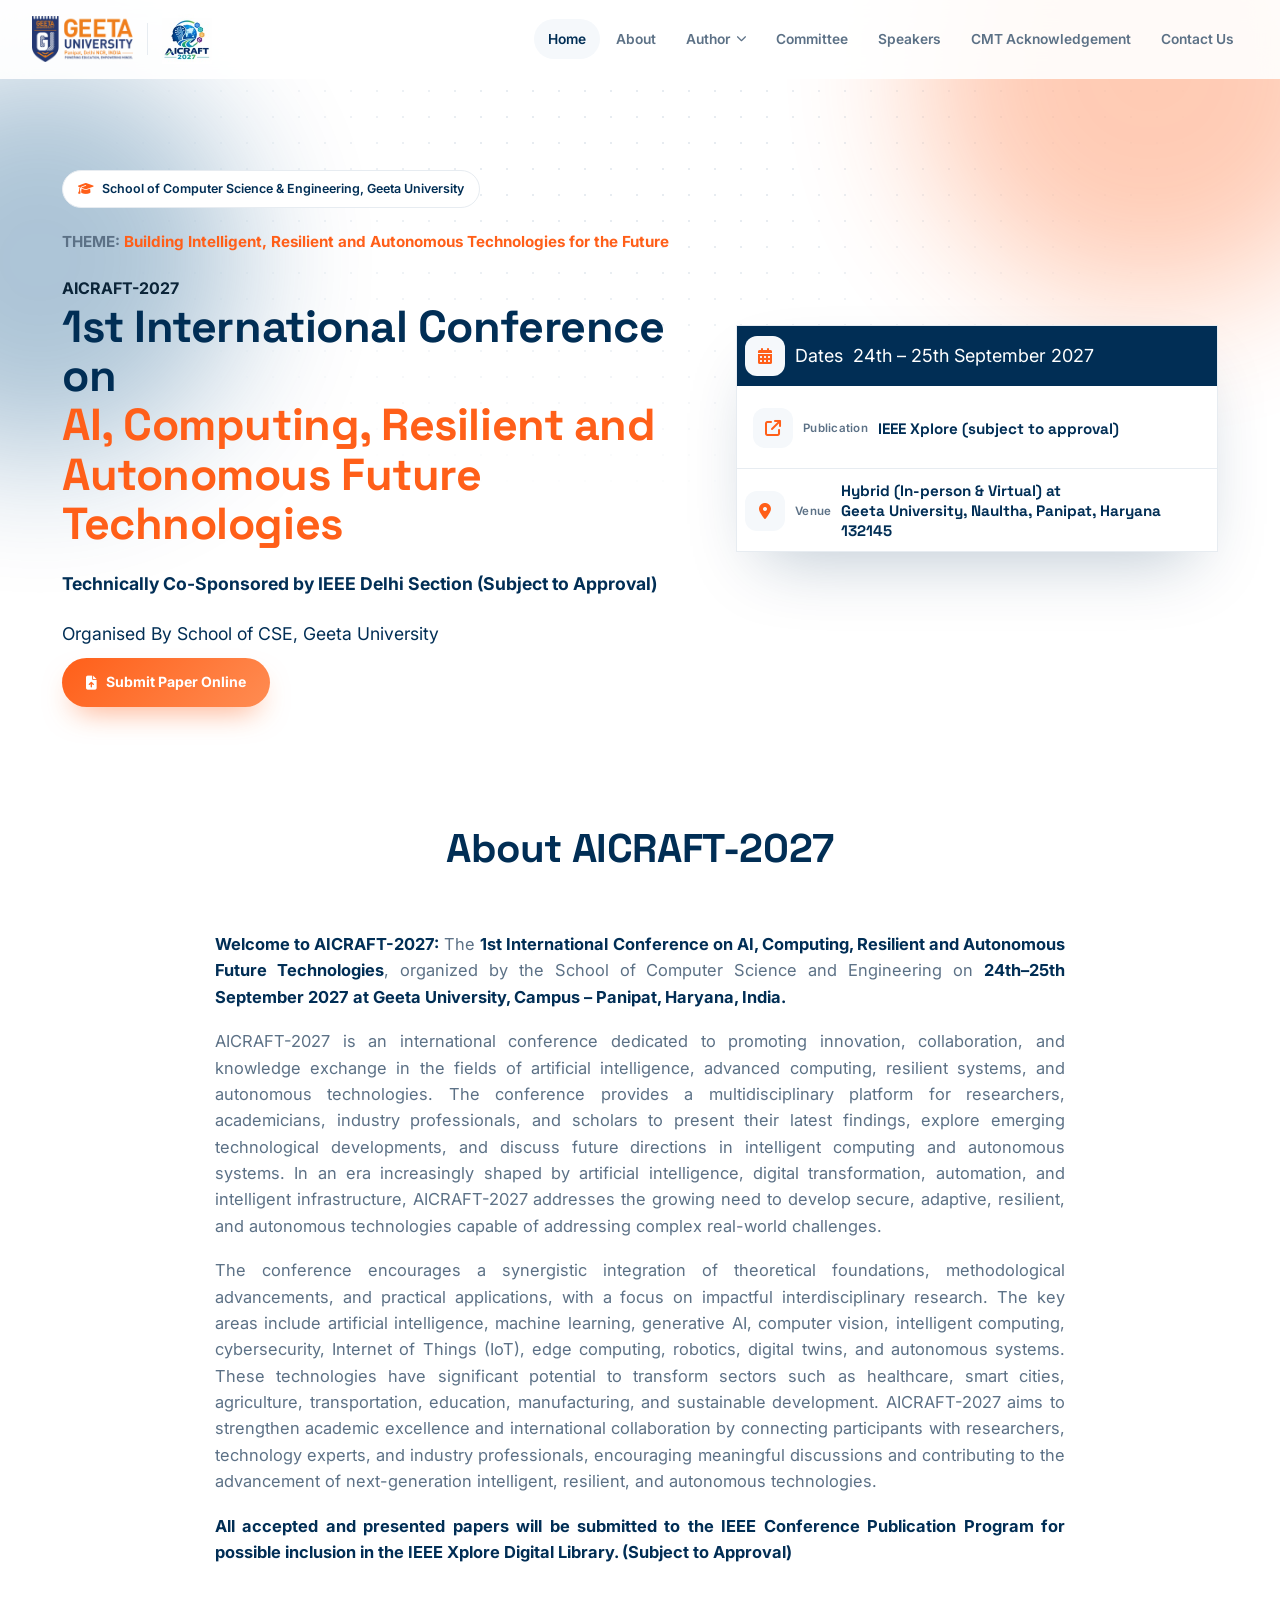
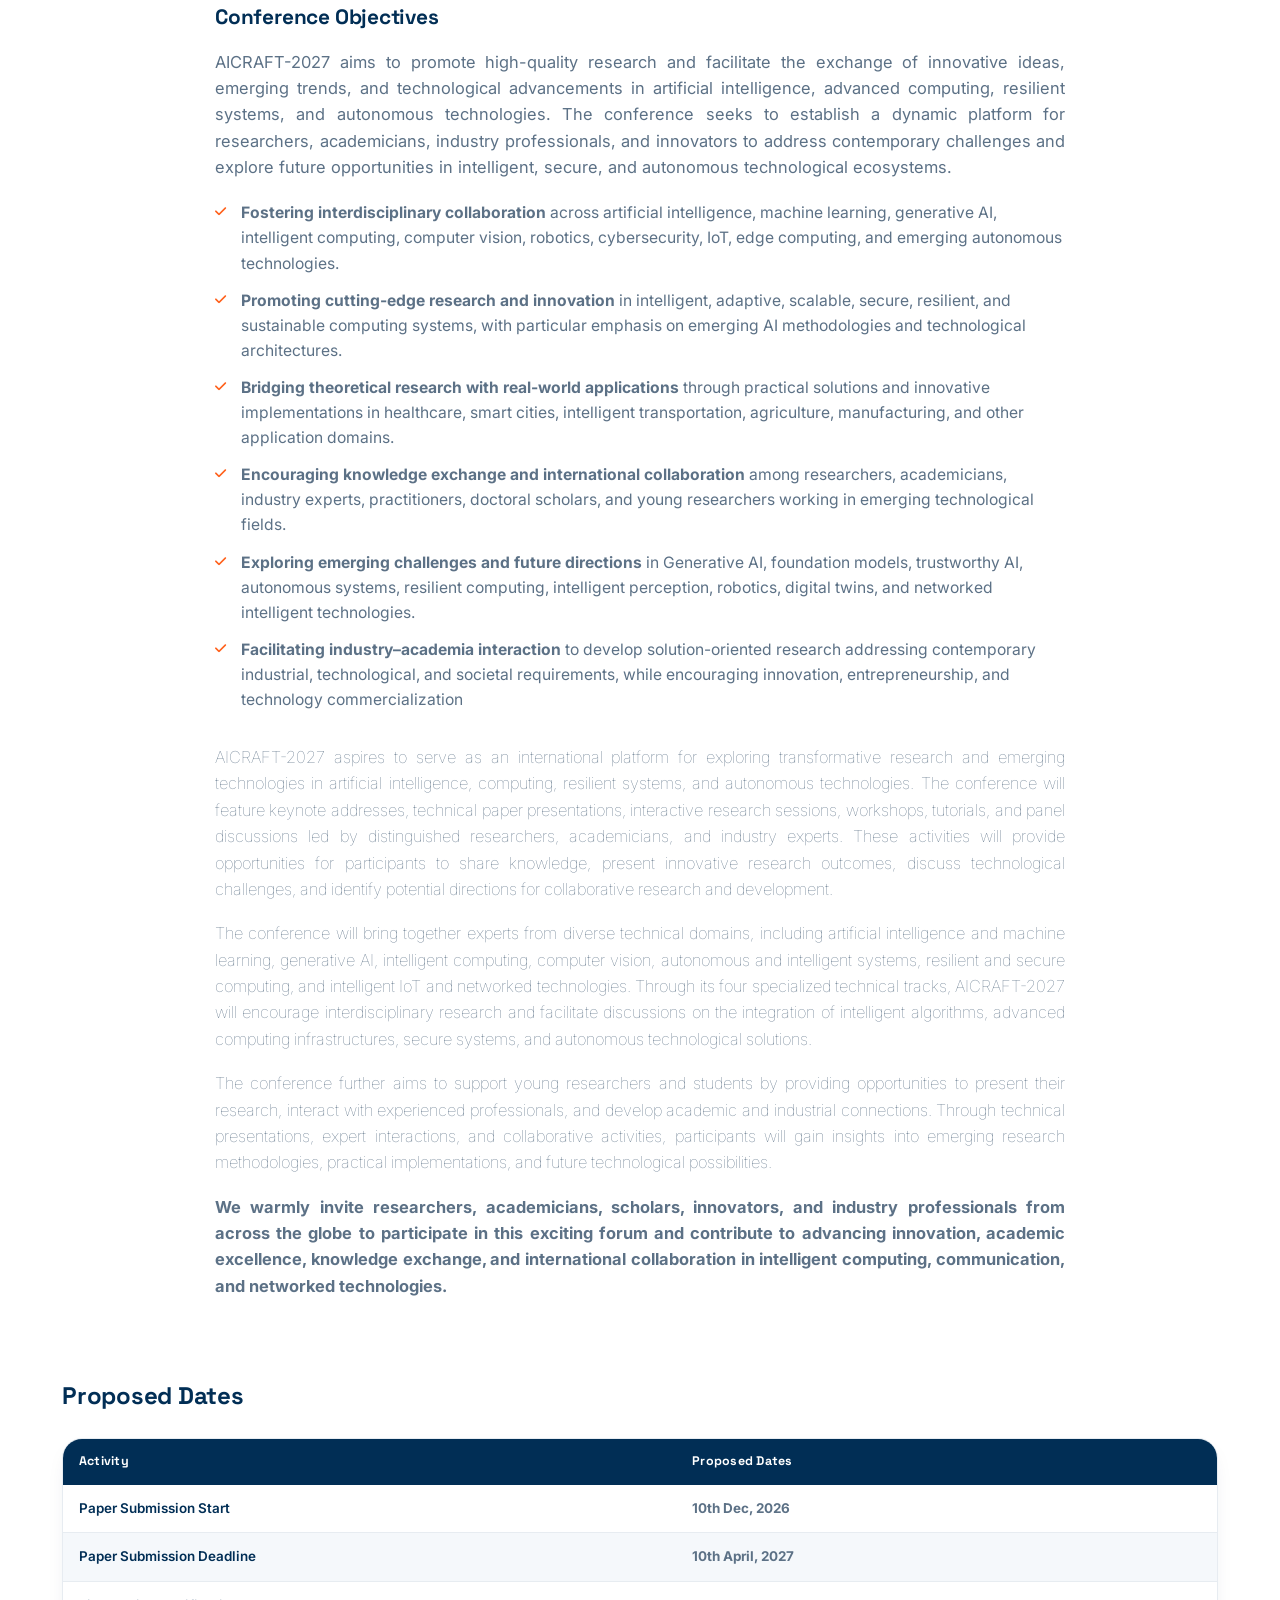
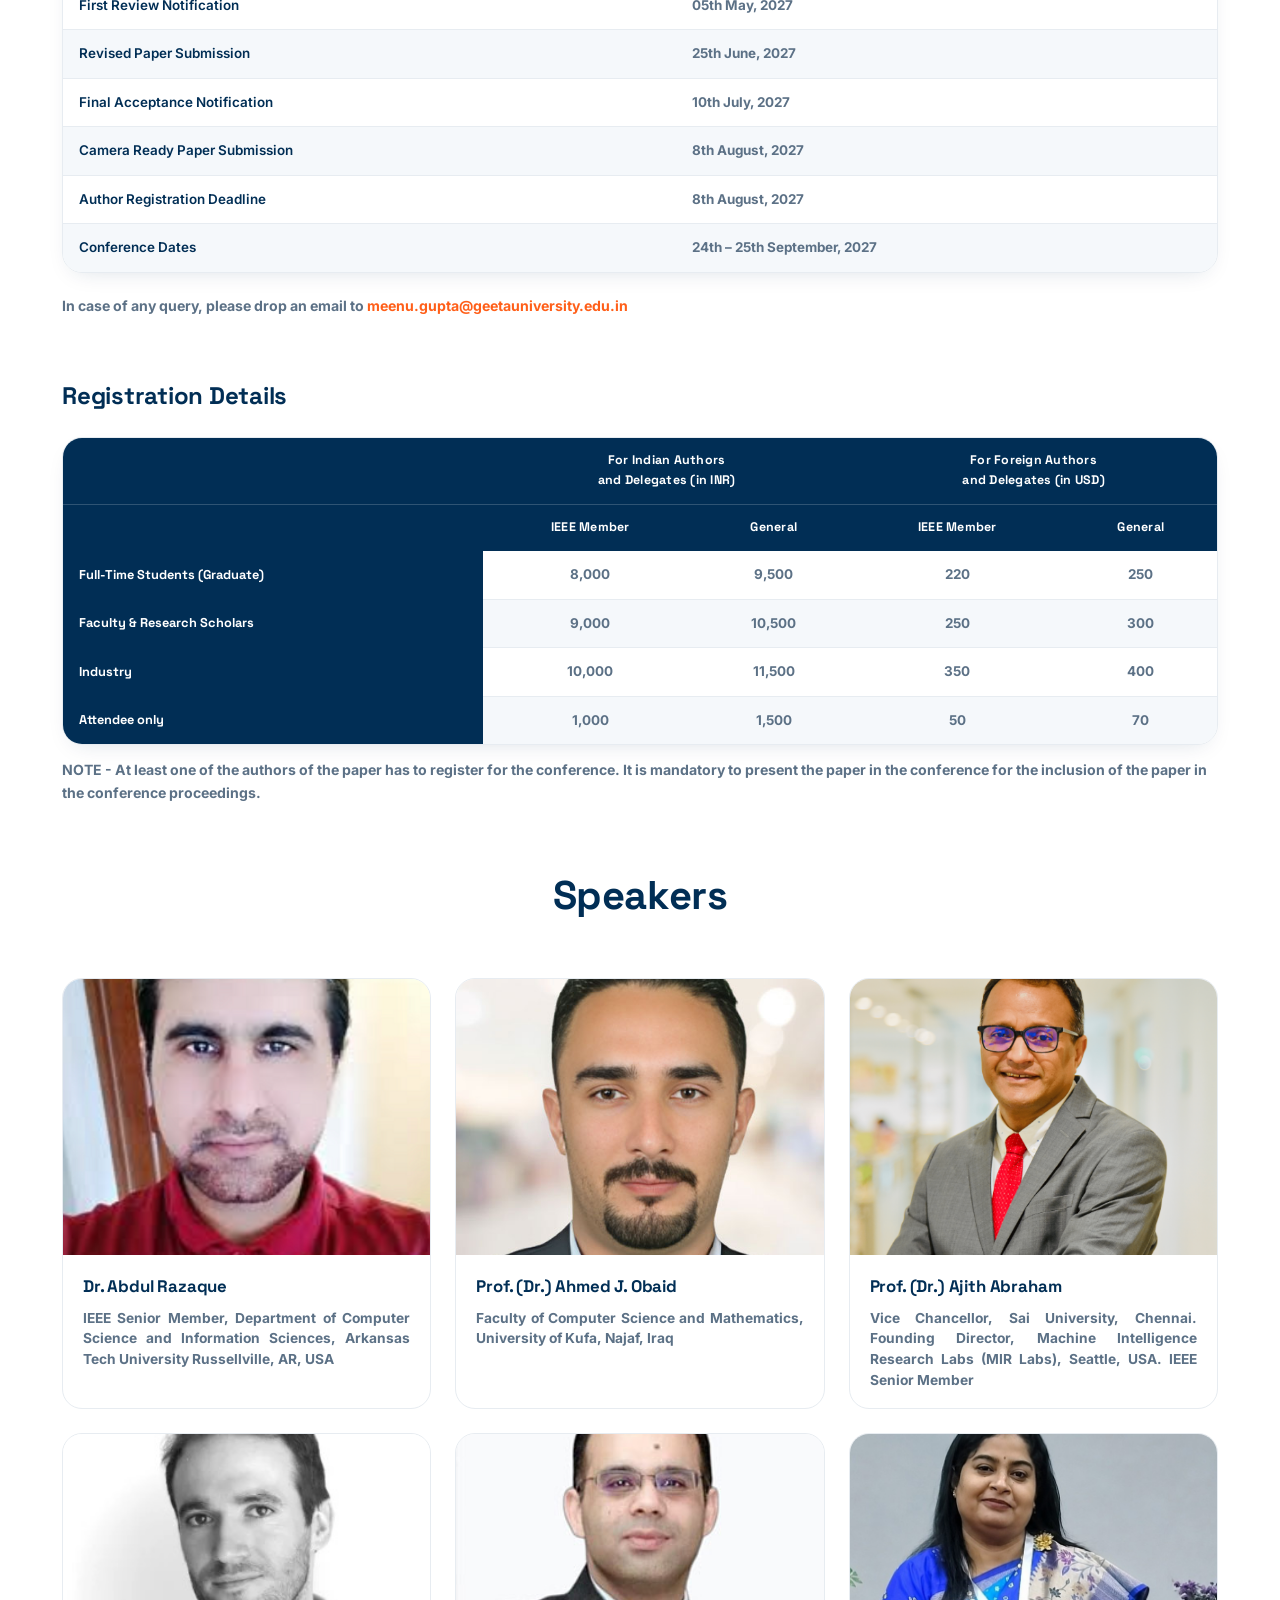
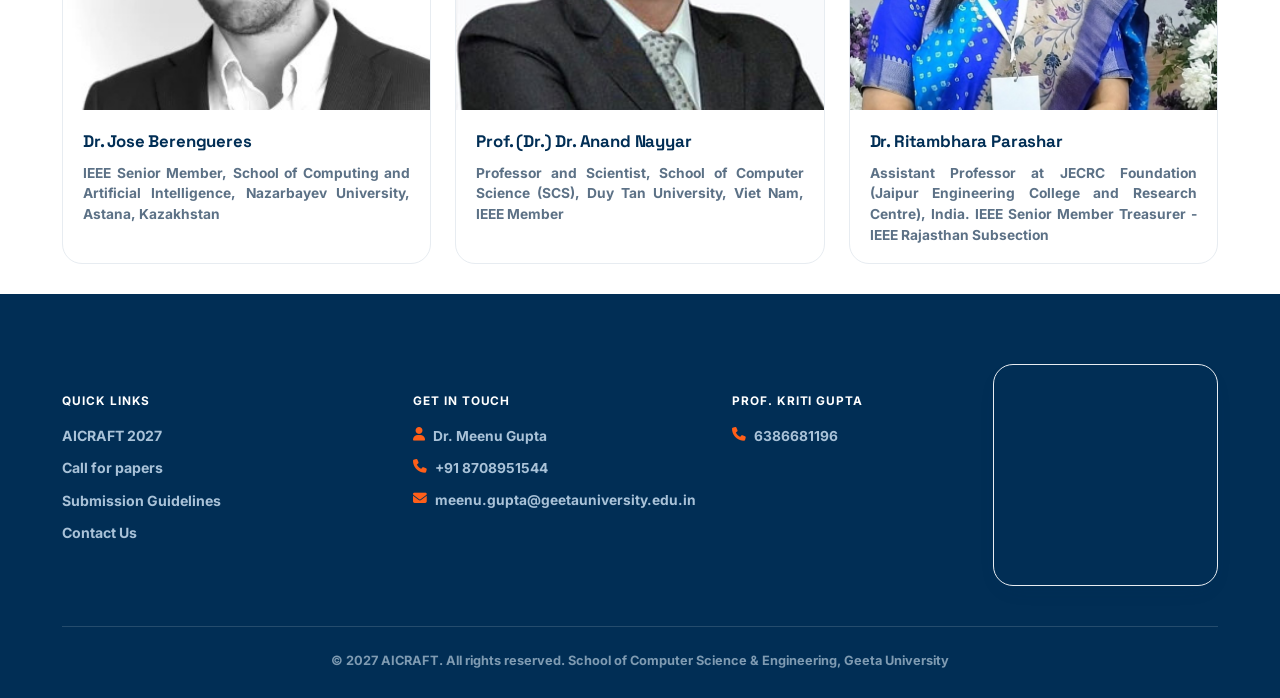
==== commit 10ba9c0c: "Update "Proposed Date" to "Proposed Dates" across multiple HTML files for consistency" ====
--- a/index.html
+++ b/index.html
@@ -122,7 +122,7 @@
           <a href="paper-submission-guidelines.html"><i class="fa-solid fa-file-arrow-up"></i>Paper Submission
             Guidelines</a>
 
-          <a href="index.html#important-dates"><i class="fa-solid fa-calendar-days"></i>Proposed Date</a>
+          <a href="index.html#important-dates"><i class="fa-solid fa-calendar-days"></i>Proposed Dates</a>
           <a href="camera_ready_submission.html"><i class="fa-solid fa-bullhorn"></i>Camera ready submission</a>
           <a href="index.html#registration-dates"><i class="fa-solid fa-user-check"></i>Registration Details</a>
         </div>
@@ -153,7 +153,7 @@
         <a href="call-for-papers.html">Call for Papers</a>
         <a href="paper-submission-guidelines.html">Paper Submission Guidelines</a>
 
-        <a href="index.html#important-dates">Proposed Date</a>
+        <a href="index.html#important-dates">Proposed Dates</a>
         <a href="camera_ready_submission.html">Camera ready submission</a>
         <a href="index.html#registration-dates">Registration Details</a>
       </div>
@@ -316,13 +316,13 @@
         <div class="reg-dates-stack">
           <!-- Important Dates -->
           <div class="reg-block reveal" id="important-dates">
-            <h2 style="margin-bottom:22px;">Proposed Date</h2>
+            <h2 style="margin-bottom:22px;">Proposed Dates</h2>
             <div class="reg-table-scroll">
               <table class="dates-table">
                 <thead>
                   <tr>
                     <th>Activity</th>
-                    <th>Proposed Date</th>
+                    <th>Proposed Dates</th>
                   </tr>
                 </thead>
                 <tbody>
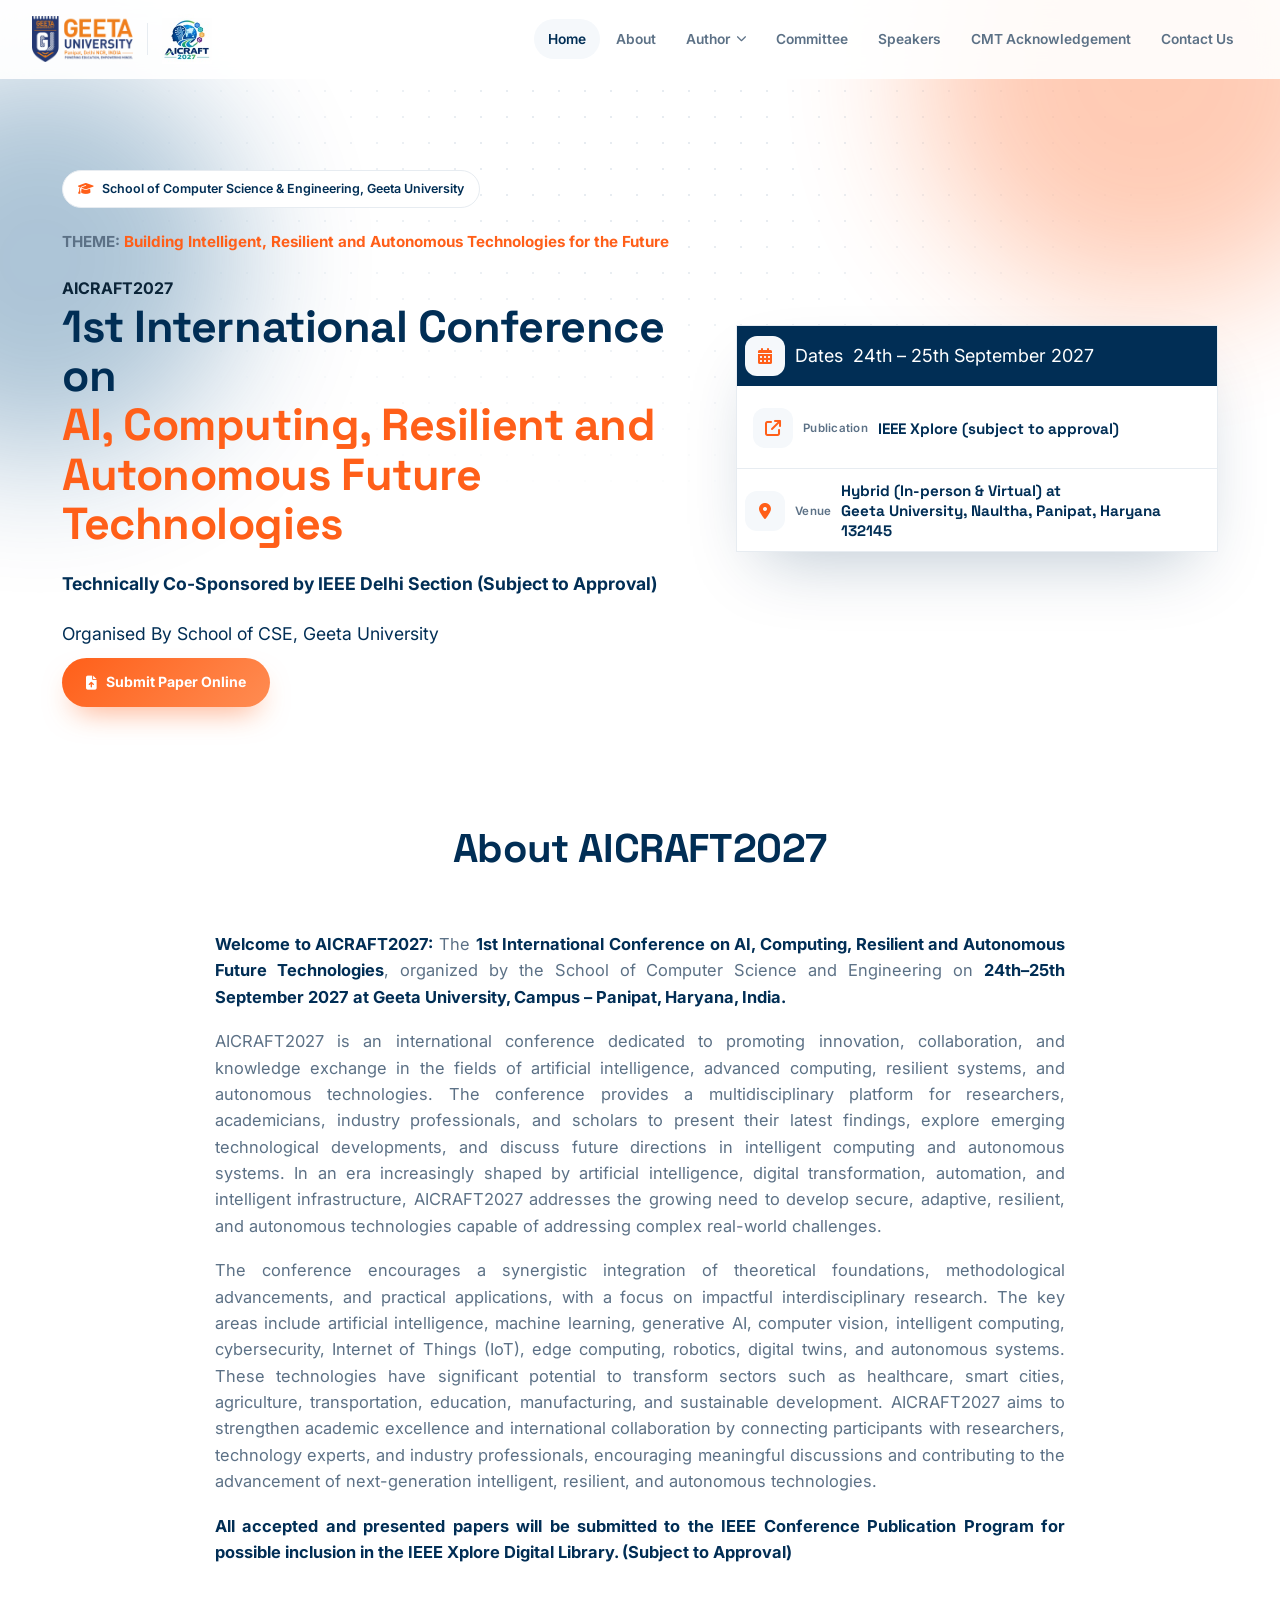
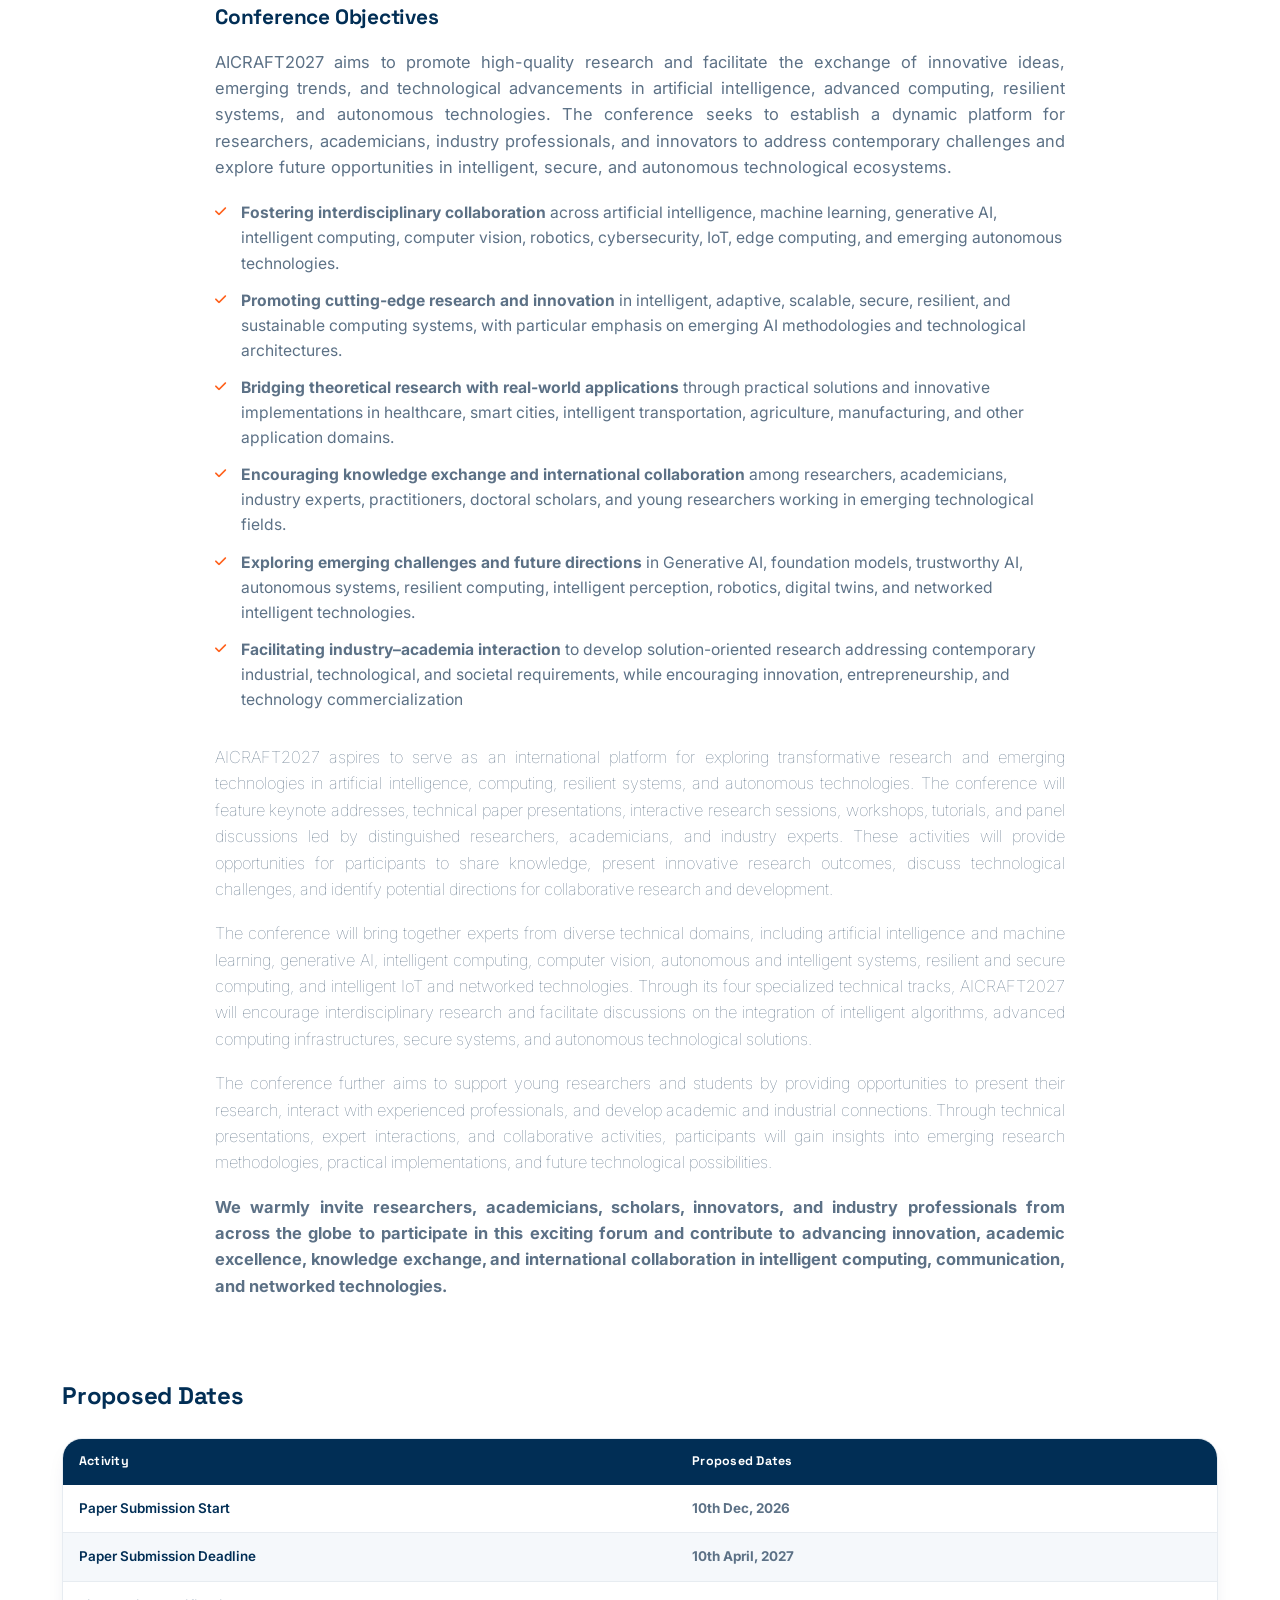
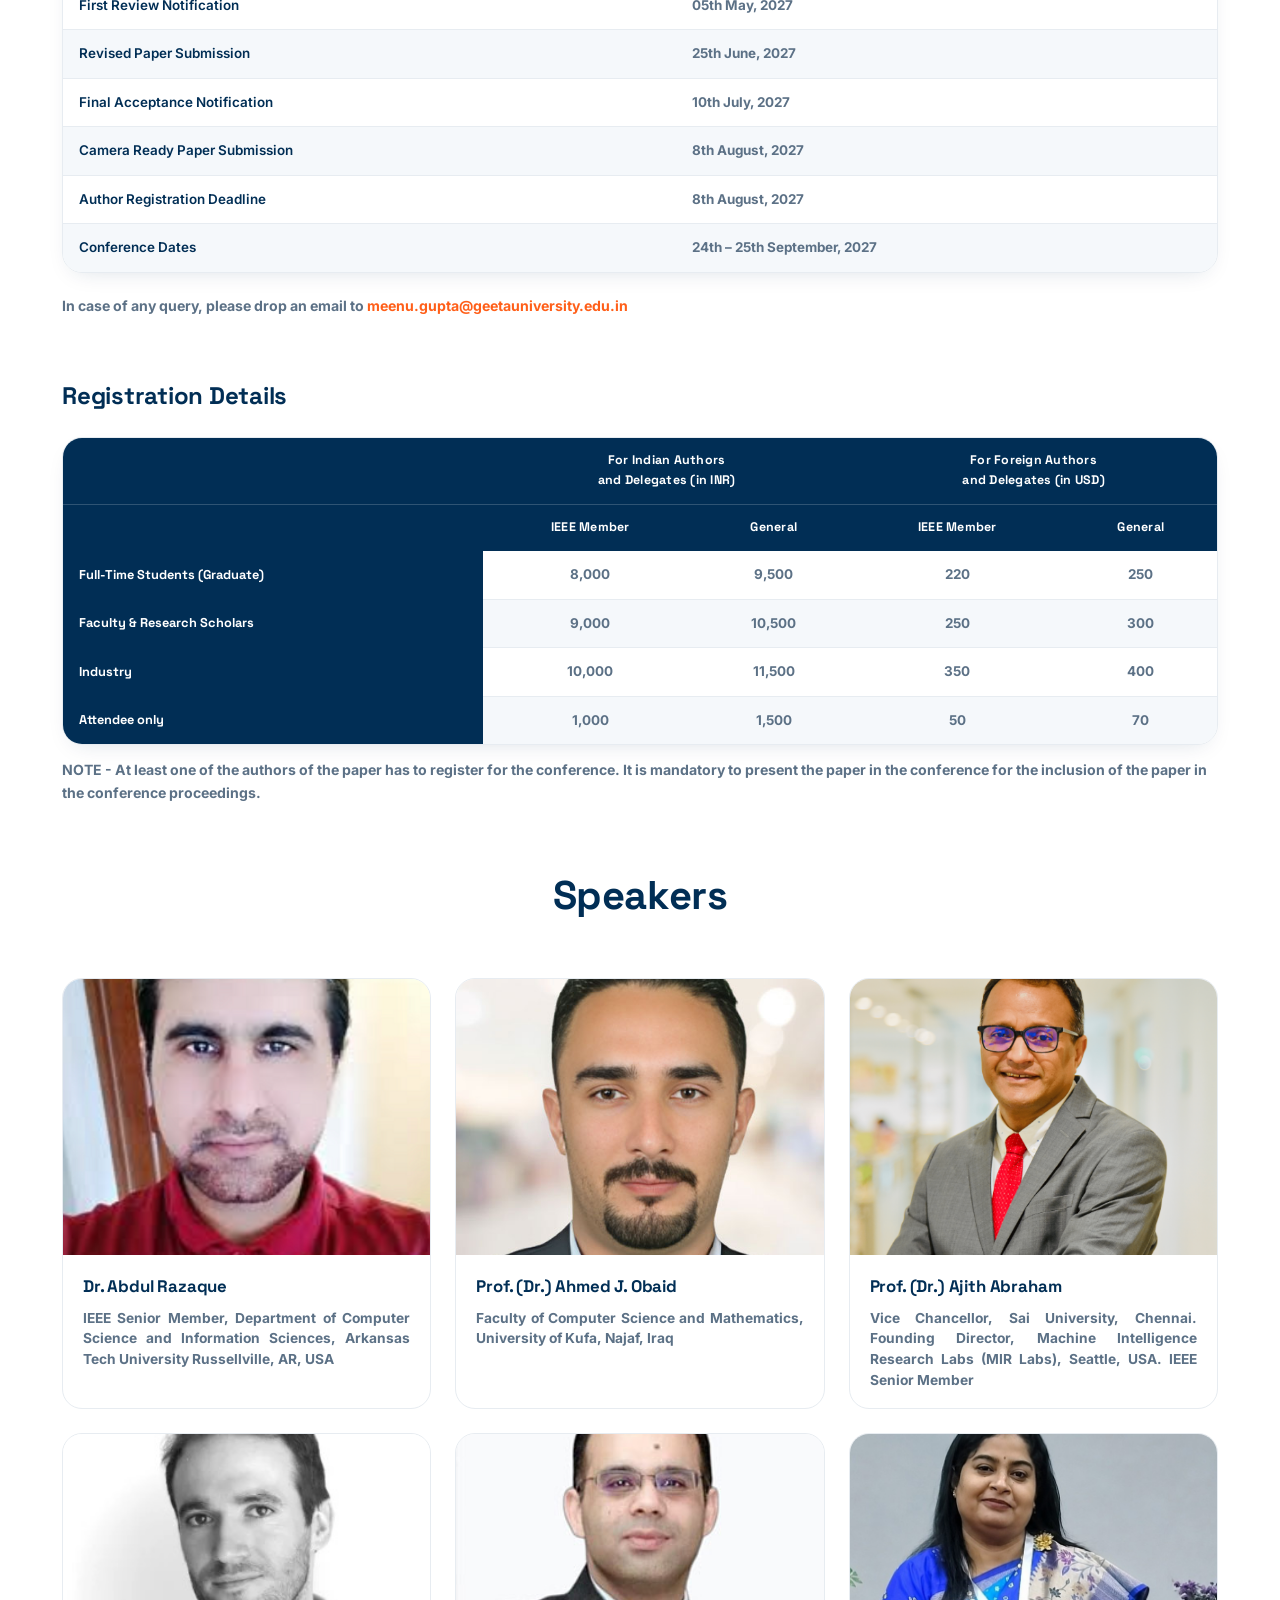
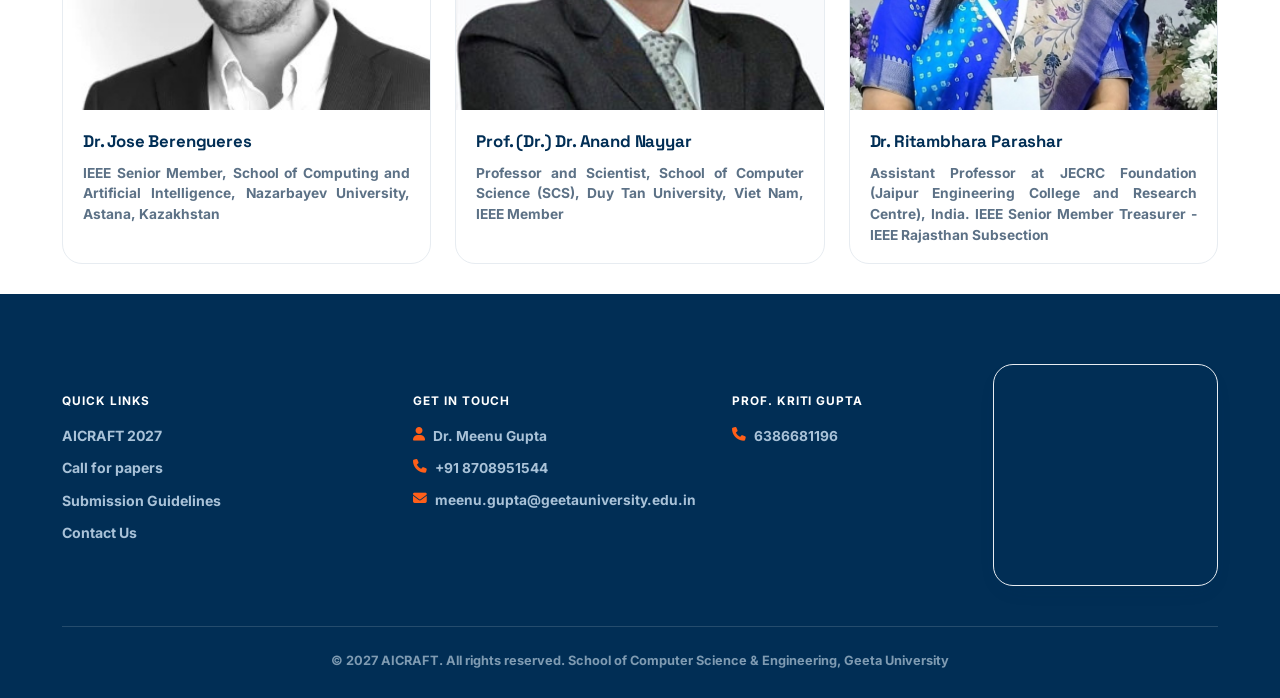
==== commit 3fc2508c: "Update references to AICRAFT-2027: remove hyphen for consistency across multiple files" ====
--- a/index.html
+++ b/index.html
@@ -4,7 +4,7 @@
 <head>
   <meta charset="UTF-8">
   <meta name="viewport" content="width=device-width, initial-scale=1.0">
-  <title>AICRAFT-2027 — International Conference on Computational Intelligence and Networked Systems</title>
+  <title>AICRAFT2027 — International Conference on Computational Intelligence and Networked Systems</title>
   <link rel="icon"
     href="data:image/svg+xml,%3Csvg xmlns='http://www.w3.org/2000/svg' viewBox='0 0 100 100'%3E%3Crect width='100' height='100' rx='24' fill='%23012e55'/%3E%3Ccircle cx='50' cy='42' r='16' fill='%23ff5f19'/%3E%3Crect x='30' y='66' width='40' height='9' rx='4.5' fill='white'/%3E%3C/svg%3E">
   <link rel="preconnect" href="https://fonts.googleapis.com">
@@ -110,7 +110,7 @@
     <a href="index.html" class="brand">
       <img src="assets/img/geeta-university-logo.png" alt="Geeta University">
       <div class="brand-sep"></div>
-      <img src="assets/img/aicraft-logo.jpeg" alt="AICRAFT-2027" style="height:50px;">
+      <img src="assets/img/aicraft-logo.jpeg" alt="AICRAFT2027" style="height:50px;">
     </a>
     <ul class="nav-links" id="navLinks">
       <li><a href="index.html" class="active">Home</a></li>
@@ -141,7 +141,7 @@
 
   <div class="mobile-menu" id="mobileMenu">
     <div class="mobile-menu-top">
-      <div class="brand"><img src="assets/img/aicraft-logo.jpeg" alt="AICRAFT-2027" style="height:50px;"></div>
+      <div class="brand"><img src="assets/img/aicraft-logo.jpeg" alt="AICRAFT2027" style="height:50px;"></div>
       <button class="burger" id="closeBurger"><i class="fa-solid fa-xmark"></i></button>
     </div>
     <a href="index.html">Home</a>
@@ -178,7 +178,7 @@
           </div>
           <p class="theme-tag reveal" style="text-align: left !important;">THEME: <span>Building Intelligent, Resilient
               and Autonomous Technologies for the Future</span></p>
-          <span class="reveal"><strong>AICRAFT-2027</strong></span>
+          <span class="reveal"><strong>AICRAFT2027</strong></span>
           <h1 class="reveal">1st International Conference on<br><span>AI, Computing, Resilient and Autonomous Future
               Technologies</span></h1>
 
@@ -221,21 +221,21 @@
     <section class="sect" id="about">
       <div class="wrap">
         <div class="sect-head reveal">
-          <h2>About AICRAFT-2027</h2>
+          <h2>About AICRAFT2027</h2>
         </div>
         <div class="prose reveal">
-          <p><b>Welcome to AICRAFT-2027:</b> The <b>1st International Conference on AI, Computing, Resilient and
+          <p><b>Welcome to AICRAFT2027:</b> The <b>1st International Conference on AI, Computing, Resilient and
               Autonomous
               Future Technologies</b>, organized by the School of Computer Science and Engineering on <b> 24th–25th
               September 2027
               at Geeta University, Campus – Panipat, Haryana, India.</b></p>
           <p>
-            AICRAFT-2027 is an international conference dedicated to promoting innovation, collaboration, and knowledge
+            AICRAFT2027 is an international conference dedicated to promoting innovation, collaboration, and knowledge
             exchange in the fields of artificial intelligence, advanced computing, resilient systems, and autonomous
             technologies. The conference provides a multidisciplinary platform for researchers, academicians, industry
             professionals, and scholars to present their latest findings, explore emerging technological developments,
             and discuss future directions in intelligent computing and autonomous systems. In an era increasingly shaped
-            by artificial intelligence, digital transformation, automation, and intelligent infrastructure, AICRAFT-2027
+            by artificial intelligence, digital transformation, automation, and intelligent infrastructure, AICRAFT2027
             addresses the growing need to develop secure, adaptive, resilient, and autonomous technologies capable of
             addressing complex real-world challenges.</p>
 
@@ -244,7 +244,7 @@
             areas include artificial intelligence, machine learning, generative AI, computer vision, intelligent
             computing, cybersecurity, Internet of Things (IoT), edge computing, robotics, digital twins, and autonomous
             systems. These technologies have significant potential to transform sectors such as healthcare, smart
-            cities, agriculture, transportation, education, manufacturing, and sustainable development. AICRAFT-2027
+            cities, agriculture, transportation, education, manufacturing, and sustainable development. AICRAFT2027
             aims to strengthen academic excellence and international collaboration by connecting participants with
             researchers, technology experts, and industry professionals, encouraging meaningful discussions and
             contributing to the advancement of next-generation intelligent, resilient, and autonomous technologies.
@@ -254,7 +254,7 @@
               possible inclusion in the IEEE Xplore Digital Library. (Subject to Approval)</b></p>
 
           <h3>Conference Objectives</h3>
-          <p>AICRAFT-2027 aims to promote high-quality research and facilitate the exchange of innovative ideas,
+          <p>AICRAFT2027 aims to promote high-quality research and facilitate the exchange of innovative ideas,
             emerging trends, and technological advancements in artificial intelligence, advanced computing, resilient
             systems, and autonomous technologies. The conference seeks to establish a dynamic platform for researchers,
             academicians, industry professionals, and innovators to address contemporary challenges and explore future
@@ -282,7 +282,7 @@
               entrepreneurship, and technology commercialization<b></li>
           </ul>
 
-          <p style="font-weight: 100;">AICRAFT-2027 aspires to serve as an international platform for exploring transformative research and
+          <p style="font-weight: 100;">AICRAFT2027 aspires to serve as an international platform for exploring transformative research and
             emerging technologies in artificial intelligence, computing, resilient systems, and autonomous technologies.
             The conference will feature keynote addresses, technical paper presentations, interactive research sessions,
             workshops, tutorials, and panel discussions led by distinguished researchers, academicians, and industry
@@ -293,7 +293,7 @@
           <p style="font-weight: 100;">The conference will bring together experts from diverse technical domains, including artificial
             intelligence and machine learning, generative AI, intelligent computing, computer vision, autonomous and
             intelligent systems, resilient and secure computing, and intelligent IoT and networked technologies. Through
-            its four specialized technical tracks, AICRAFT-2027 will encourage interdisciplinary research and facilitate
+            its four specialized technical tracks, AICRAFT2027 will encourage interdisciplinary research and facilitate
             discussions on the integration of intelligent algorithms, advanced computing infrastructures, secure
             systems, and autonomous technological solutions.</p>
 
@@ -362,7 +362,7 @@
               </table>
             </div>
             <p class="reg-note" style="margin-top:22px;">In case of any query, please drop an email to
-              <a href="mailto:iccins@geetauniversity.edu.in"
+              <a href="mailto:meenu.gupta@geetauniversity.edu.in"
                 style="color:var(--orange); font-weight:700;">meenu.gupta@geetauniversity.edu.in</a>
             </p>
           </div>
--- a/assets/css/styles.css
+++ b/assets/css/styles.css
@@ -1,5 +1,5 @@
 /* ========================================================
-   AICRAFT-2027 — shared stylesheet
+   AICRAFT2027 — shared stylesheet
    ======================================================== */
 :root {
   --white: #ffffff;
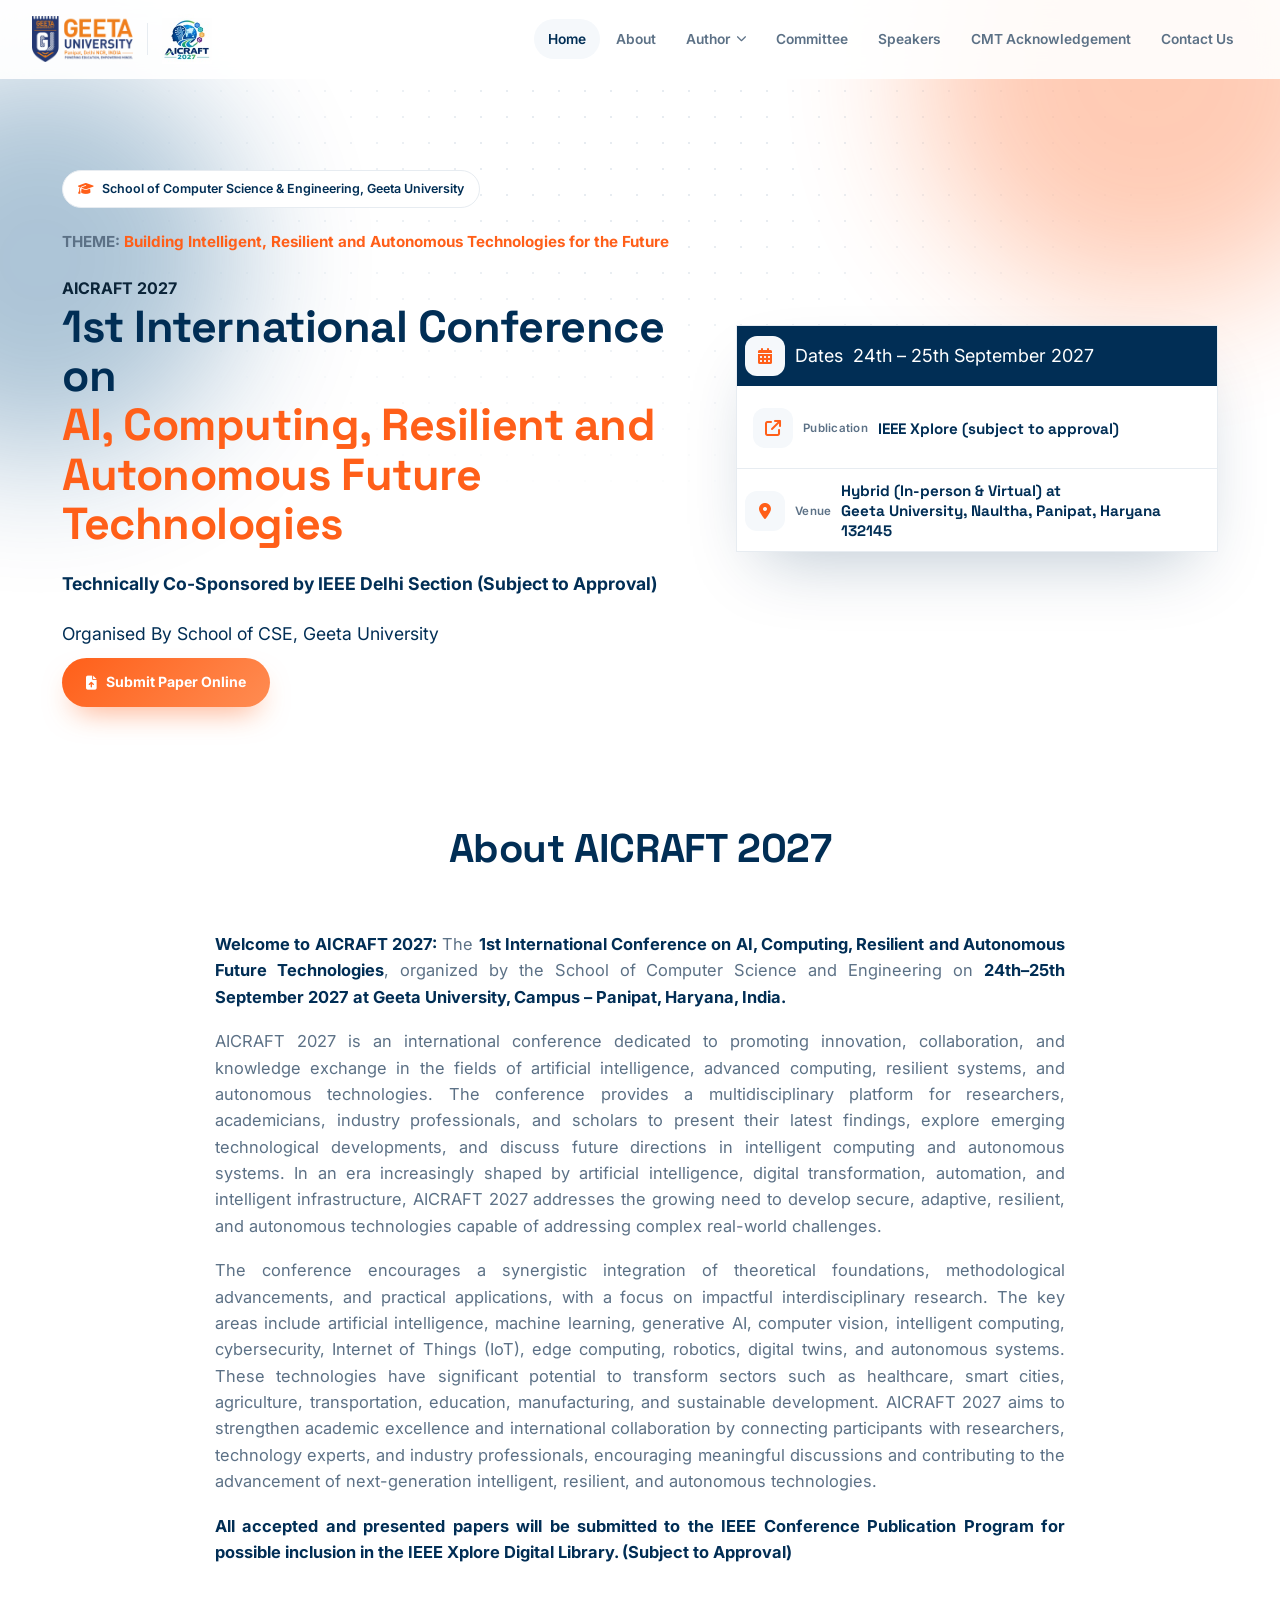
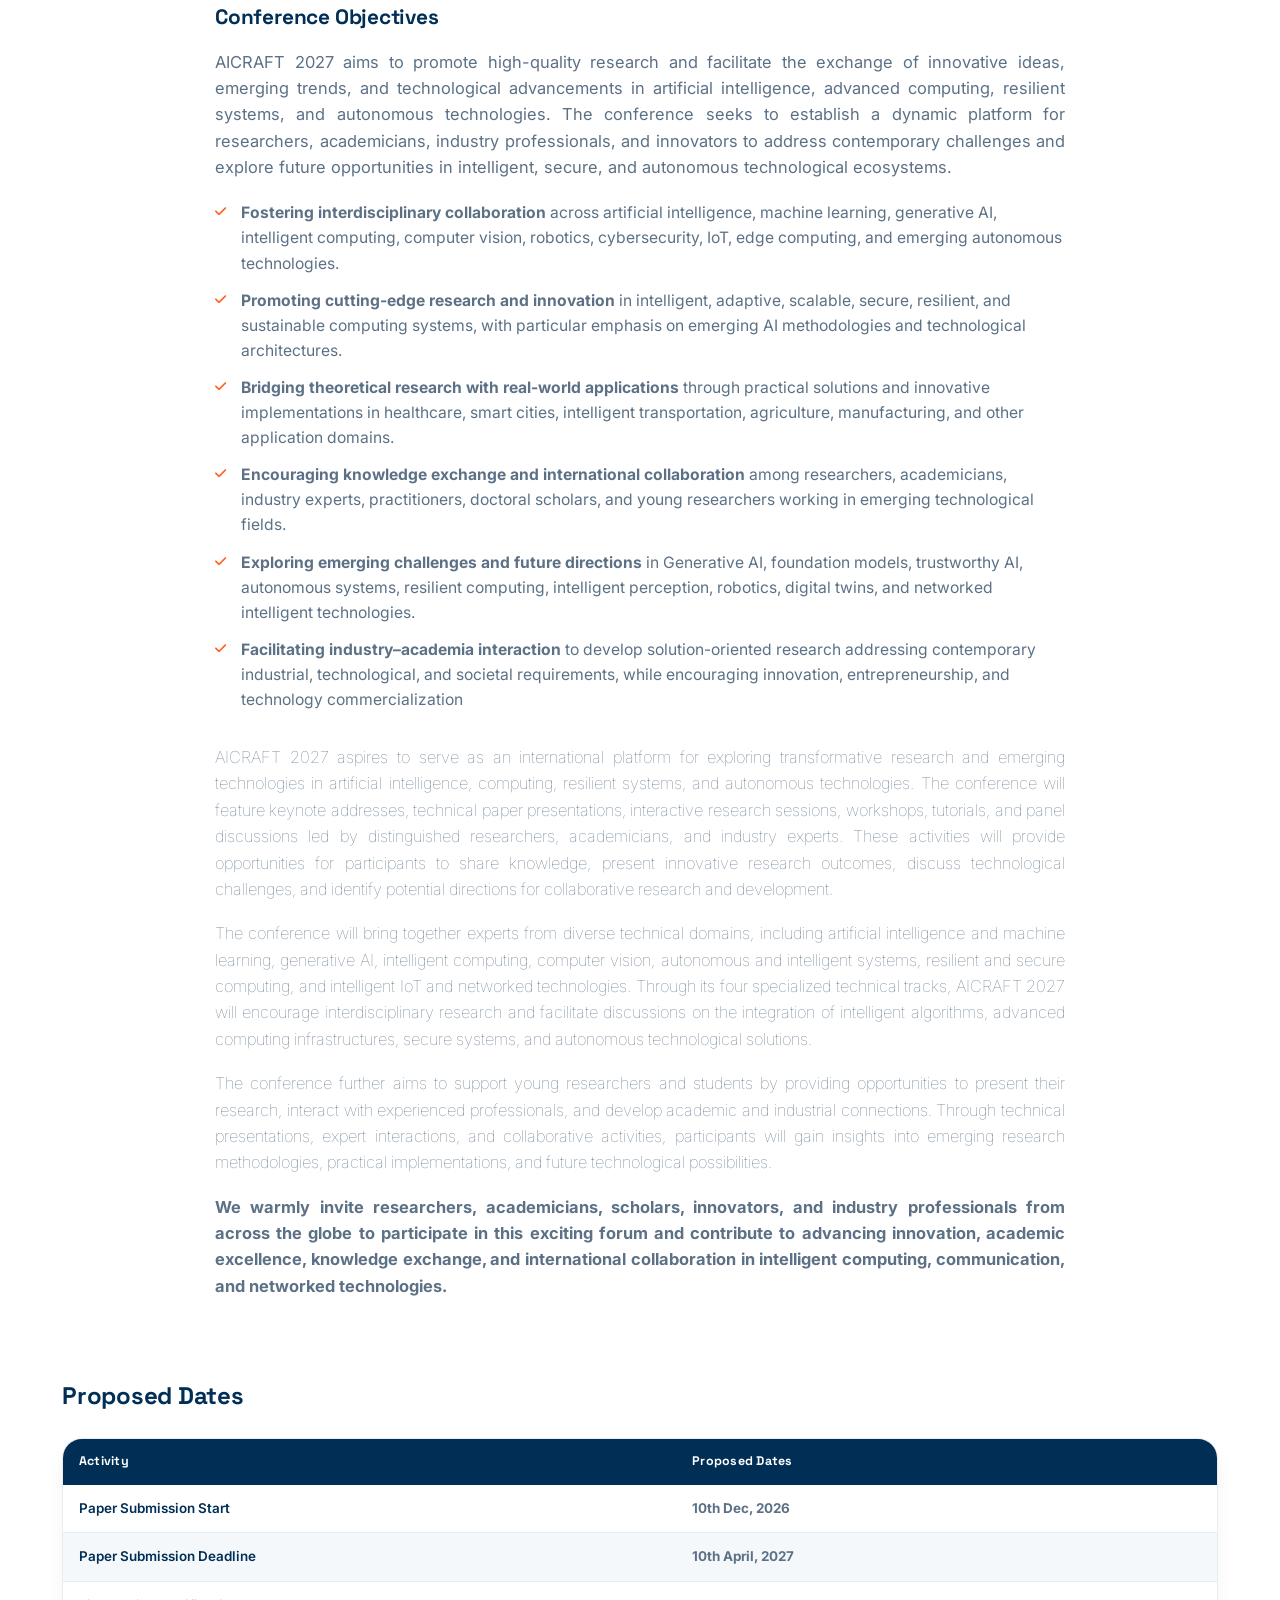
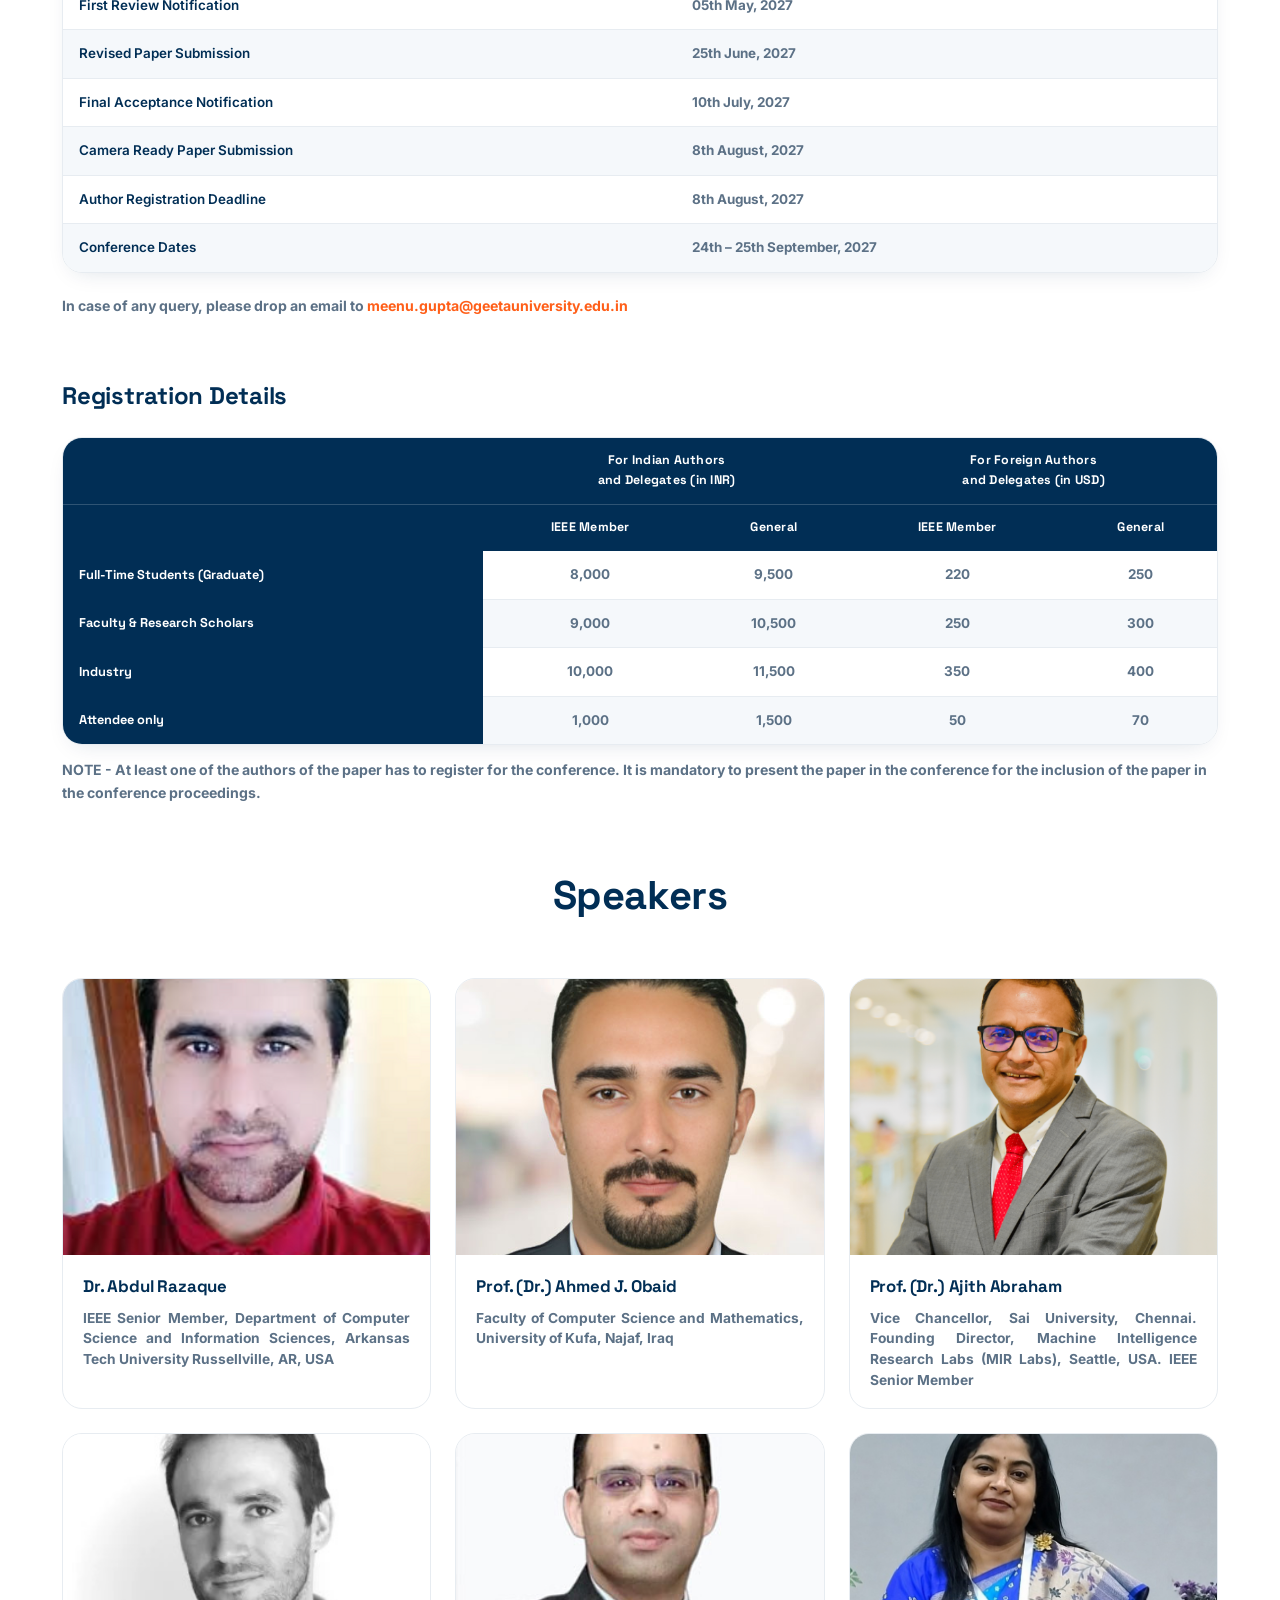
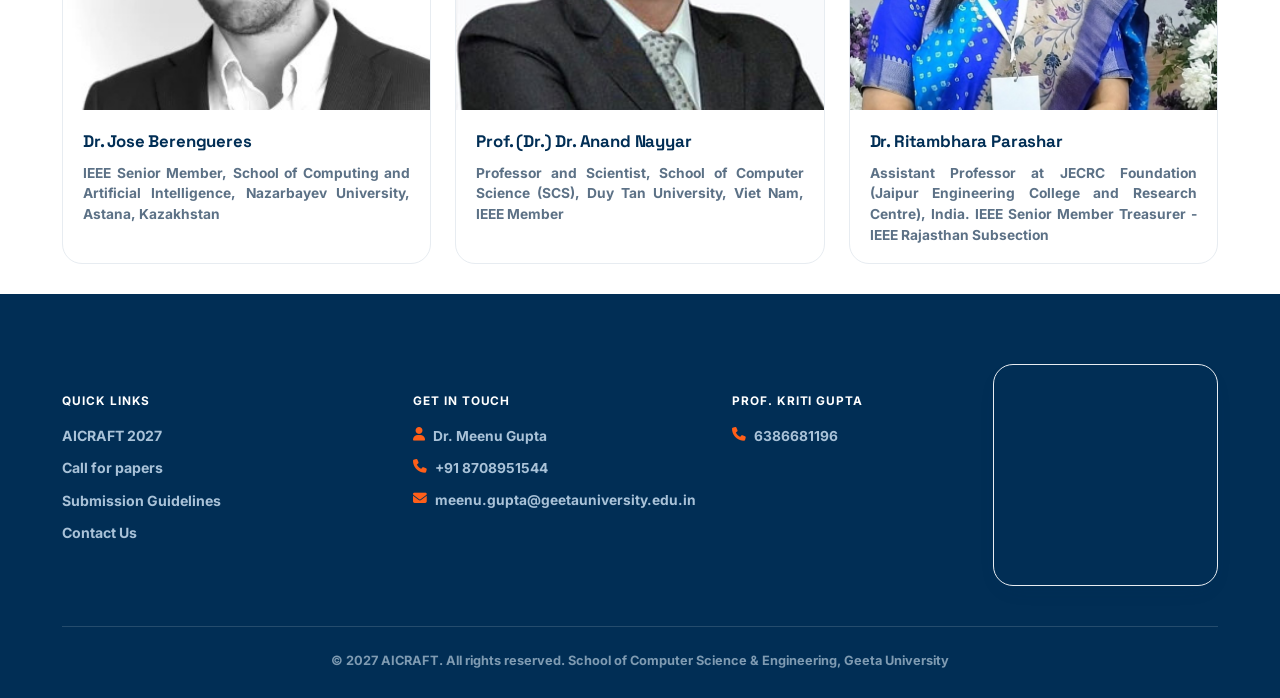
==== commit 24728381: "Update project references to AICRAFT 2027 for consistency across all files" ====
--- a/index.html
+++ b/index.html
@@ -4,7 +4,8 @@
 <head>
   <meta charset="UTF-8">
   <meta name="viewport" content="width=device-width, initial-scale=1.0">
-  <title>AICRAFT2027 — International Conference on Computational Intelligence and Networked Systems</title>
+  <title>AICRAFT 2027 — International Conference on
+    AI, Computing, Resilient and Autonomous Future Technologies</title>
   <link rel="icon"
     href="data:image/svg+xml,%3Csvg xmlns='http://www.w3.org/2000/svg' viewBox='0 0 100 100'%3E%3Crect width='100' height='100' rx='24' fill='%23012e55'/%3E%3Ccircle cx='50' cy='42' r='16' fill='%23ff5f19'/%3E%3Crect x='30' y='66' width='40' height='9' rx='4.5' fill='white'/%3E%3C/svg%3E">
   <link rel="preconnect" href="https://fonts.googleapis.com">
@@ -110,7 +111,7 @@
     <a href="index.html" class="brand">
       <img src="assets/img/geeta-university-logo.png" alt="Geeta University">
       <div class="brand-sep"></div>
-      <img src="assets/img/aicraft-logo.jpeg" alt="AICRAFT2027" style="height:50px;">
+      <img src="assets/img/aicraft-logo.jpeg" alt="AICRAFT 2027" style="height:50px;">
     </a>
     <ul class="nav-links" id="navLinks">
       <li><a href="index.html" class="active">Home</a></li>
@@ -141,7 +142,7 @@
 
   <div class="mobile-menu" id="mobileMenu">
     <div class="mobile-menu-top">
-      <div class="brand"><img src="assets/img/aicraft-logo.jpeg" alt="AICRAFT2027" style="height:50px;"></div>
+      <div class="brand"><img src="assets/img/aicraft-logo.jpeg" alt="AICRAFT 2027" style="height:50px;"></div>
       <button class="burger" id="closeBurger"><i class="fa-solid fa-xmark"></i></button>
     </div>
     <a href="index.html">Home</a>
@@ -178,11 +179,12 @@
           </div>
           <p class="theme-tag reveal" style="text-align: left !important;">THEME: <span>Building Intelligent, Resilient
               and Autonomous Technologies for the Future</span></p>
-          <span class="reveal"><strong>AICRAFT2027</strong></span>
+          <span class="reveal"><strong>AICRAFT 2027</strong></span>
           <h1 class="reveal">1st International Conference on<br><span>AI, Computing, Resilient and Autonomous Future
               Technologies</span></h1>
 
-          <h5 class="lead reveal" style="color: var(--navy);">Technically Co-Sponsored by IEEE Delhi Section (Subject to Approval)
+          <h5 class="lead reveal" style="color: var(--navy);">Technically Co-Sponsored by IEEE Delhi Section (Subject to
+            Approval)
           </h5>
           <p class="lead reveal" style="color: var(--navy);">Organised By
             School of CSE, Geeta University</p>
@@ -221,21 +223,21 @@
     <section class="sect" id="about">
       <div class="wrap">
         <div class="sect-head reveal">
-          <h2>About AICRAFT2027</h2>
+          <h2>About AICRAFT 2027</h2>
         </div>
         <div class="prose reveal">
-          <p><b>Welcome to AICRAFT2027:</b> The <b>1st International Conference on AI, Computing, Resilient and
+          <p><b>Welcome to AICRAFT 2027:</b> The <b>1st International Conference on AI, Computing, Resilient and
               Autonomous
               Future Technologies</b>, organized by the School of Computer Science and Engineering on <b> 24th–25th
               September 2027
               at Geeta University, Campus – Panipat, Haryana, India.</b></p>
           <p>
-            AICRAFT2027 is an international conference dedicated to promoting innovation, collaboration, and knowledge
+            AICRAFT 2027 is an international conference dedicated to promoting innovation, collaboration, and knowledge
             exchange in the fields of artificial intelligence, advanced computing, resilient systems, and autonomous
             technologies. The conference provides a multidisciplinary platform for researchers, academicians, industry
             professionals, and scholars to present their latest findings, explore emerging technological developments,
             and discuss future directions in intelligent computing and autonomous systems. In an era increasingly shaped
-            by artificial intelligence, digital transformation, automation, and intelligent infrastructure, AICRAFT2027
+            by artificial intelligence, digital transformation, automation, and intelligent infrastructure, AICRAFT 2027
             addresses the growing need to develop secure, adaptive, resilient, and autonomous technologies capable of
             addressing complex real-world challenges.</p>
 
@@ -244,7 +246,7 @@
             areas include artificial intelligence, machine learning, generative AI, computer vision, intelligent
             computing, cybersecurity, Internet of Things (IoT), edge computing, robotics, digital twins, and autonomous
             systems. These technologies have significant potential to transform sectors such as healthcare, smart
-            cities, agriculture, transportation, education, manufacturing, and sustainable development. AICRAFT2027
+            cities, agriculture, transportation, education, manufacturing, and sustainable development. AICRAFT 2027
             aims to strengthen academic excellence and international collaboration by connecting participants with
             researchers, technology experts, and industry professionals, encouraging meaningful discussions and
             contributing to the advancement of next-generation intelligent, resilient, and autonomous technologies.
@@ -254,7 +256,7 @@
               possible inclusion in the IEEE Xplore Digital Library. (Subject to Approval)</b></p>
 
           <h3>Conference Objectives</h3>
-          <p>AICRAFT2027 aims to promote high-quality research and facilitate the exchange of innovative ideas,
+          <p>AICRAFT 2027 aims to promote high-quality research and facilitate the exchange of innovative ideas,
             emerging trends, and technological advancements in artificial intelligence, advanced computing, resilient
             systems, and autonomous technologies. The conference seeks to establish a dynamic platform for researchers,
             academicians, industry professionals, and innovators to address contemporary challenges and explore future
@@ -282,7 +284,8 @@
               entrepreneurship, and technology commercialization<b></li>
           </ul>
 
-          <p style="font-weight: 100;">AICRAFT2027 aspires to serve as an international platform for exploring transformative research and
+          <p style="font-weight: 100;">AICRAFT 2027 aspires to serve as an international platform for exploring
+            transformative research and
             emerging technologies in artificial intelligence, computing, resilient systems, and autonomous technologies.
             The conference will feature keynote addresses, technical paper presentations, interactive research sessions,
             workshops, tutorials, and panel discussions led by distinguished researchers, academicians, and industry
@@ -290,14 +293,16 @@
             research outcomes, discuss technological challenges, and identify potential directions for collaborative
             research and development.</p>
 
-          <p style="font-weight: 100;">The conference will bring together experts from diverse technical domains, including artificial
+          <p style="font-weight: 100;">The conference will bring together experts from diverse technical domains,
+            including artificial
             intelligence and machine learning, generative AI, intelligent computing, computer vision, autonomous and
             intelligent systems, resilient and secure computing, and intelligent IoT and networked technologies. Through
-            its four specialized technical tracks, AICRAFT2027 will encourage interdisciplinary research and facilitate
+            its four specialized technical tracks, AICRAFT 2027 will encourage interdisciplinary research and facilitate
             discussions on the integration of intelligent algorithms, advanced computing infrastructures, secure
             systems, and autonomous technological solutions.</p>
 
-          <p style="font-weight: 100;">The conference further aims to support young researchers and students by providing opportunities to present
+          <p style="font-weight: 100;">The conference further aims to support young researchers and students by
+            providing opportunities to present
             their research, interact with experienced professionals, and develop academic and industrial connections.
             Through technical presentations, expert interactions, and collaborative activities, participants will gain
             insights into emerging research methodologies, practical implementations, and future technological
--- a/assets/css/styles.css
+++ b/assets/css/styles.css
@@ -1,5 +1,5 @@
 /* ========================================================
-   AICRAFT2027 — shared stylesheet
+   AICRAFT 2027 — shared stylesheet
    ======================================================== */
 :root {
   --white: #ffffff;
